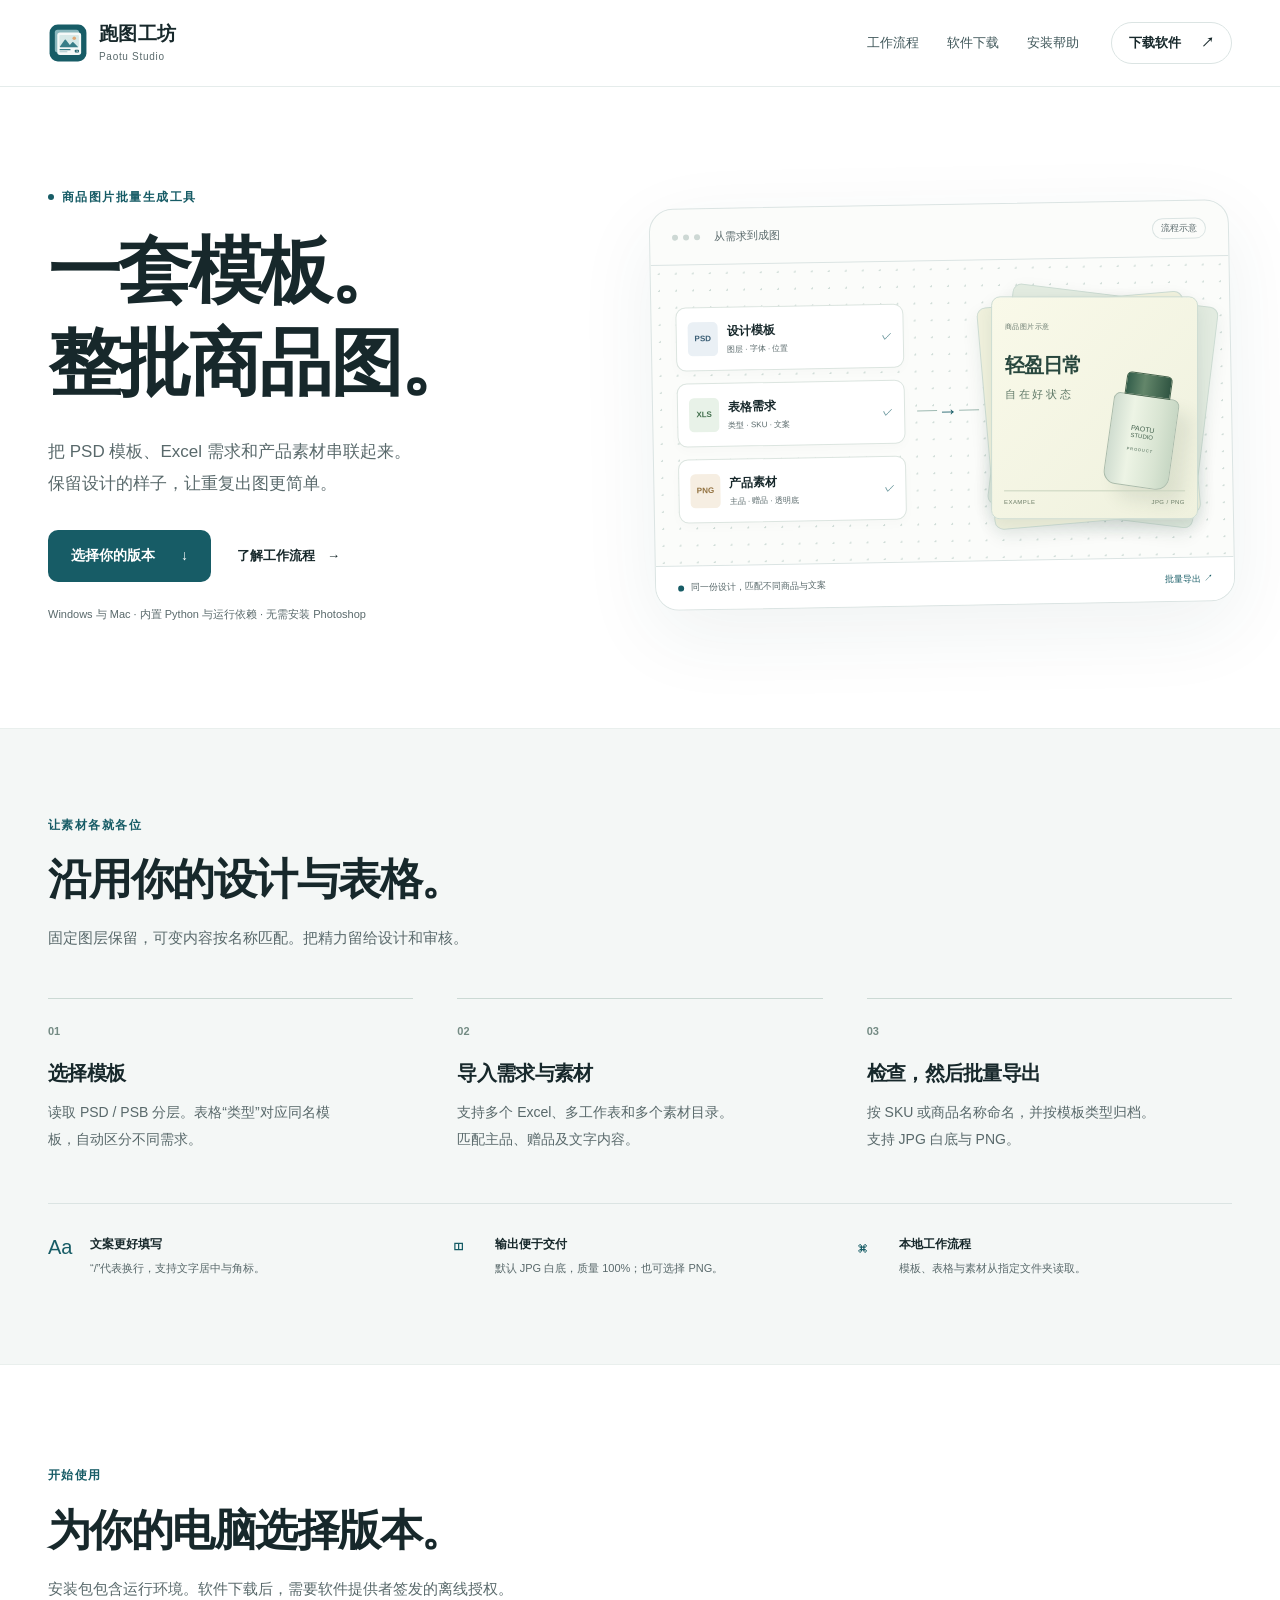
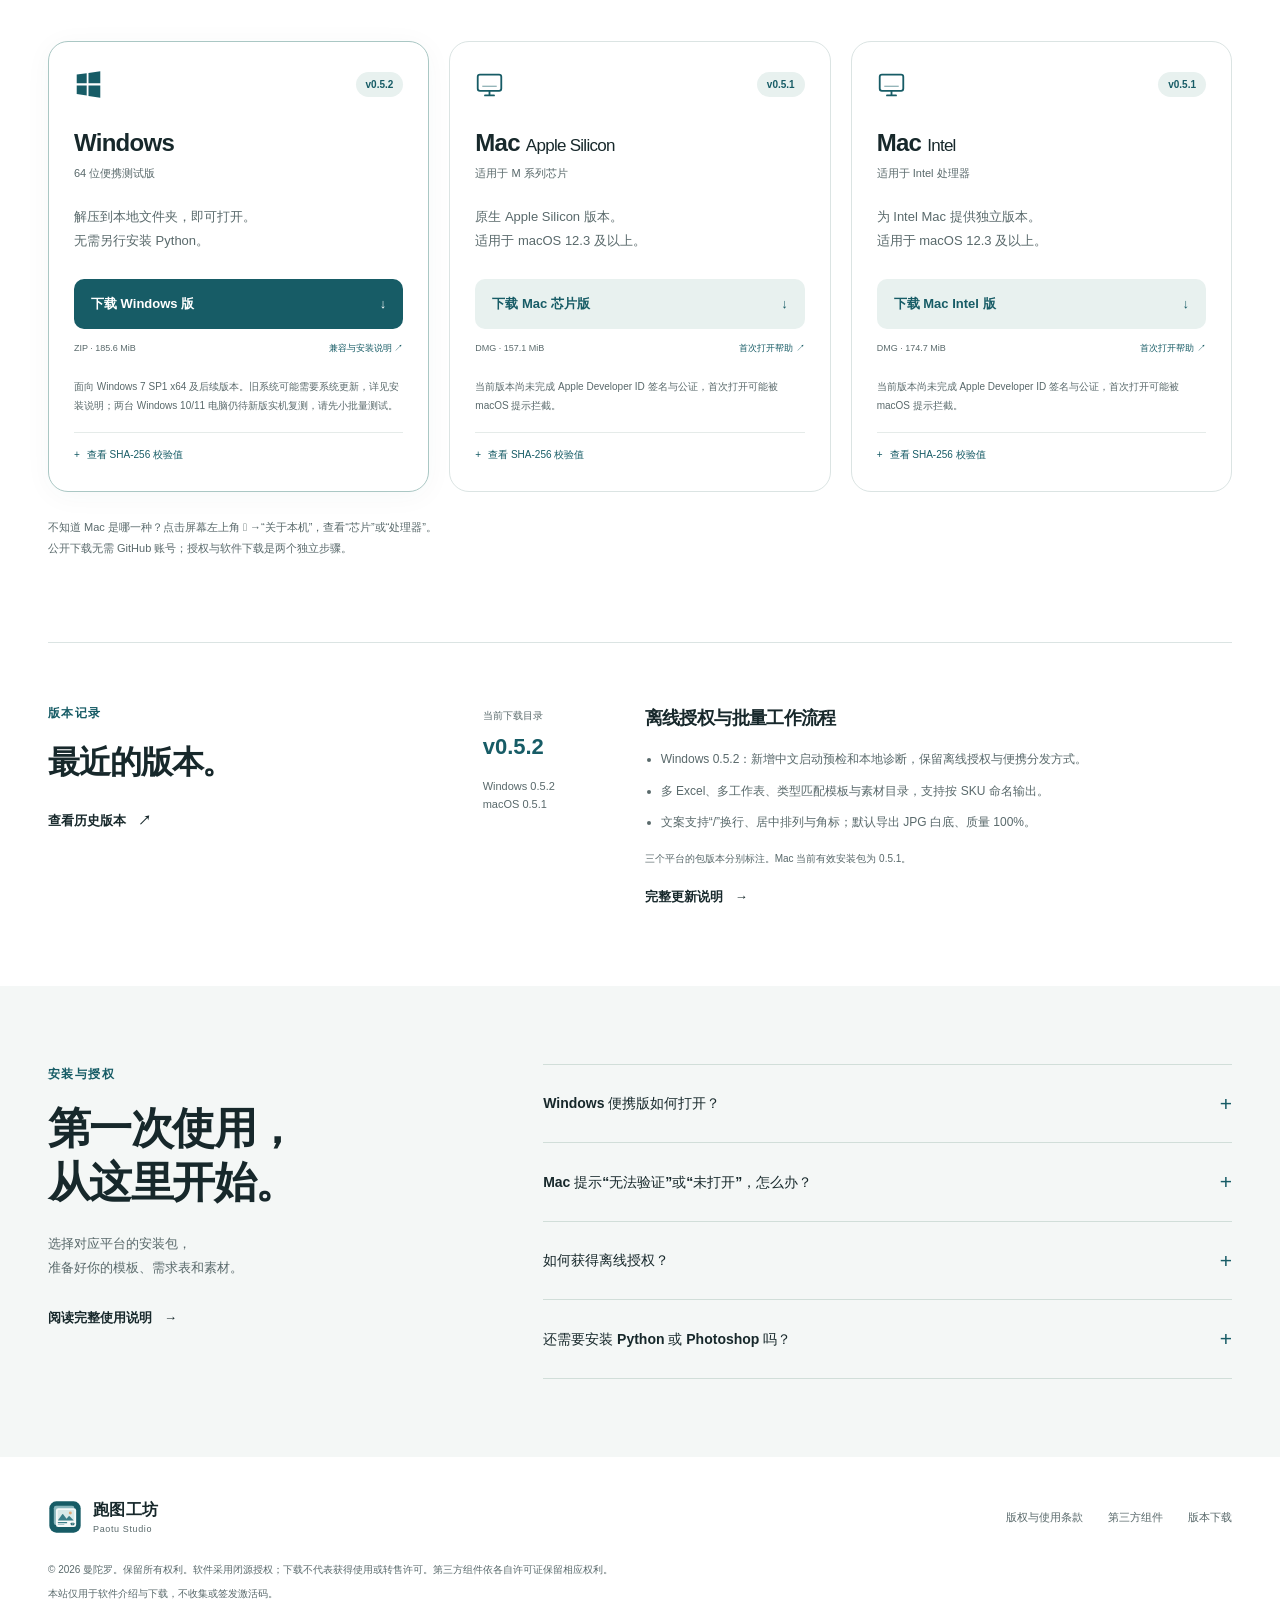
==== index.html @ bf4337fe "建立跑图工坊公开下载页与安装说明，记录各平台实际发行版本" ====
<!doctype html>
<html lang="zh-CN">
<head>
  <meta charset="UTF-8">
  <meta name="viewport" content="width=device-width, initial-scale=1">
  <meta name="description" content="跑图工坊 Paotu Studio，读取 PSD/PSB 模板、Excel 需求与本地素材，批量生成商品图片。下载 Windows 与 Mac 授权版。">
  <meta name="theme-color" content="#175c66">
  <title>跑图工坊 · Paotu Studio 官方下载</title>
  <link rel="icon" type="image/svg+xml" href="assets/logo.svg">
  <link rel="stylesheet" href="styles.css">
  <script src="app.js" defer></script>
</head>
<body>
  <a class="skip-link" href="#main">跳转到主要内容</a>
  <div class="preview-banner" id="preview-banner" hidden>本地发布预览 · 安装包下载入口待确认发布后上线。</div>
  <header class="site-header">
    <div class="container header-inner">
      <a class="brand" href="#" aria-label="跑图工坊首页">
        <img src="assets/logo.svg" width="40" height="40" alt="">
        <span>跑图工坊 <small>Paotu Studio</small></span>
      </a>
      <nav aria-label="主导航">
        <a href="#workflow">工作流程</a><a href="#downloads">软件下载</a><a href="#help">安装帮助</a>
      </nav>
      <a class="header-download" href="#downloads">下载软件 <span aria-hidden="true">↗</span></a>
    </div>
  </header>
  <main id="main">
    <section class="hero container" aria-labelledby="hero-title">
      <div class="hero-copy">
        <p class="eyebrow"><span class="status-dot" aria-hidden="true"></span> 商品图片批量生成工具</p>
        <h1 id="hero-title">一套模板。<br>整批商品图。</h1>
        <p class="hero-description">把 PSD 模板、Excel 需求和产品素材串联起来。<br class="desktop-break">保留设计的样子，让重复出图更简单。</p>
        <div class="hero-actions"><a class="button primary" href="#downloads">选择你的版本 <span aria-hidden="true">↓</span></a><a class="text-link" href="#workflow">了解工作流程 <span aria-hidden="true">→</span></a></div>
        <p class="hero-footnote">Windows 与 Mac · 内置 Python 与运行依赖 · 无需安装 Photoshop</p>
      </div>
      <div class="workflow-visual" role="img" aria-label="工作流程示意：模板、表格和素材合成多张商品图片。并非软件界面截图。">
        <div class="visual-top"><span class="visual-dots" aria-hidden="true"><i></i><i></i><i></i></span><span>从需求到成图</span><span class="visual-badge">流程示意</span></div>
        <div class="visual-board" aria-hidden="true">
          <div class="source-stack">
            <div class="source-card template-source"><span class="source-icon">PSD</span><div><strong>设计模板</strong><small>图层 · 字体 · 位置</small></div><span class="source-check">✓</span></div>
            <div class="source-card sheet-source"><span class="source-icon">XLS</span><div><strong>表格需求</strong><small>类型 · SKU · 文案</small></div><span class="source-check">✓</span></div>
            <div class="source-card asset-source"><span class="source-icon">PNG</span><div><strong>产品素材</strong><small>主品 · 赠品 · 透明底</small></div><span class="source-check">✓</span></div>
          </div>
          <div class="flow-connector"><span></span><b>→</b><span></span></div>
          <div class="output-stack">
            <div class="product-output output-back"></div><div class="product-output output-middle"></div>
            <div class="product-output output-front"><span class="example-label">商品图片示意</span><div class="sample-heading"><span>轻盈日常</span><small>自在好状态</small></div><div class="product-bottle"><i></i><div><span>PAOTU</span><b>STUDIO</b><small>PRODUCT</small></div></div><div class="sample-bottom"><span>EXAMPLE</span><span>JPG / PNG</span></div></div>
          </div>
        </div>
        <div class="visual-bottom"><span class="status-dot" aria-hidden="true"></span> 同一份设计，匹配不同商品与文案 <span>批量导出 ↗</span></div>
      </div>
    </section>

    <section class="workflow-section" id="workflow" aria-labelledby="workflow-title">
      <div class="container">
        <div class="section-heading"><p class="eyebrow">让素材各就各位</p><h2 id="workflow-title">沿用你的设计与表格。</h2><p>固定图层保留，可变内容按名称匹配。把精力留给设计和审核。</p></div>
        <ol class="steps">
          <li><span class="step-number">01</span><h3>选择模板</h3><p>读取 PSD / PSB 分层。表格“类型”对应同名模板，自动区分不同需求。</p></li>
          <li><span class="step-number">02</span><h3>导入需求与素材</h3><p>支持多个 Excel、多工作表和多个素材目录。匹配主品、赠品及文字内容。</p></li>
          <li><span class="step-number">03</span><h3>检查，然后批量导出</h3><p>按 SKU 或商品名称命名，并按模板类型归档。支持 JPG 白底与 PNG。</p></li>
        </ol>
        <div class="detail-strip">
          <div><span class="detail-symbol" aria-hidden="true">Aa</span><p><strong>文案更好填写</strong><span>“/”代表换行，支持文字居中与角标。</span></p></div>
          <div><span class="detail-symbol" aria-hidden="true">◫</span><p><strong>输出便于交付</strong><span>默认 JPG 白底，质量 100%；也可选择 PNG。</span></p></div>
          <div><span class="detail-symbol" aria-hidden="true">⌘</span><p><strong>本地工作流程</strong><span>模板、表格与素材从指定文件夹读取。</span></p></div>
        </div>
      </div>
    </section>

    <section class="download-section container" id="downloads" aria-labelledby="download-title">
      <div class="section-heading"><p class="eyebrow">开始使用</p><h2 id="download-title">为你的电脑选择版本。</h2><p>安装包包含运行环境。软件下载后，需要软件提供者签发的离线授权。</p></div>
      <div class="download-grid">
        <article class="download-card featured" data-platform="windows">
          <div class="platform-heading"><svg viewBox="0 0 32 32" aria-hidden="true"><path d="M3 5l11-1.5v11H3zm13-1.8L29 1.5v13H16zM3 17h11v11L3 26.5zm13 0h13v13.5L16 28.8z" fill="currentColor"/></svg><span class="version-chip">v<span data-version>0.5.2</span></span></div>
          <h3>Windows</h3><p class="platform-subtitle">64 位便携测试版</p><p class="platform-description">解压到本地文件夹，即可打开。<br>无需另行安装 Python。</p>
          <a class="button primary download-button" data-download href="https://github.com/zhangyj19841123-star/paotu-studio-downloads/releases/latest/download/PaotuStudio-windows-x64.zip">下载 Windows 版 <span aria-hidden="true">↓</span></a>
          <div class="file-meta"><span>ZIP · <span data-size>185.6 MiB</span></span><a href="#windows-help">兼容与安装说明 ↗</a></div>
          <p class="compatibility-note">面向 Windows 7 SP1 x64 及后续版本。旧系统可能需要系统更新，详见安装说明；两台 Windows 10/11 电脑仍待新版实机复测，请先小批量测试。</p>
          <details class="checksum"><summary>查看 SHA-256 校验值</summary><code data-sha>df891c04836af4e332aea8cdbcebb123fb2d91fcabb1414441e93e9d92ac3b13</code></details>
        </article>
        <article class="download-card" data-platform="macos_arm64">
          <div class="platform-heading"><svg viewBox="0 0 32 32" aria-hidden="true"><rect x="3" y="5" width="26" height="18" rx="2.5" fill="none" stroke="currentColor" stroke-width="2"/><path d="M11 28h10M16 23v5" stroke="currentColor" stroke-width="2" stroke-linecap="round"/><path d="M8 18h16" stroke="currentColor" stroke-width="1.5" opacity=".45"/></svg><span class="version-chip">v<span data-version>0.5.1</span></span></div>
          <h3>Mac <span>Apple Silicon</span></h3><p class="platform-subtitle">适用于 M 系列芯片</p><p class="platform-description">原生 Apple Silicon 版本。<br>适用于 macOS 12.3 及以上。</p>
          <a class="button secondary download-button" data-download href="https://github.com/zhangyj19841123-star/paotu-studio-downloads/releases/latest/download/PaotuStudio-macos-arm64.dmg">下载 Mac 芯片版 <span aria-hidden="true">↓</span></a>
          <div class="file-meta"><span>DMG · <span data-size>157.1 MiB</span></span><a href="#mac-help">首次打开帮助 ↗</a></div>
          <p class="compatibility-note">当前版本尚未完成 Apple Developer ID 签名与公证，首次打开可能被 macOS 提示拦截。</p>
          <details class="checksum"><summary>查看 SHA-256 校验值</summary><code data-sha>98dab13b4ad98ccdfccb93076f0632f577aafa2bddb7ece711cf742774a938e1</code></details>
        </article>
        <article class="download-card" data-platform="macos_x86_64">
          <div class="platform-heading"><svg viewBox="0 0 32 32" aria-hidden="true"><rect x="3" y="5" width="26" height="18" rx="2.5" fill="none" stroke="currentColor" stroke-width="2"/><path d="M11 28h10M16 23v5" stroke="currentColor" stroke-width="2" stroke-linecap="round"/><path d="M8 18h16" stroke="currentColor" stroke-width="1.5" opacity=".45"/></svg><span class="version-chip">v<span data-version>0.5.1</span></span></div>
          <h3>Mac <span>Intel</span></h3><p class="platform-subtitle">适用于 Intel 处理器</p><p class="platform-description">为 Intel Mac 提供独立版本。<br>适用于 macOS 12.3 及以上。</p>
          <a class="button secondary download-button" data-download href="https://github.com/zhangyj19841123-star/paotu-studio-downloads/releases/latest/download/PaotuStudio-macos-x86_64.dmg">下载 Mac Intel 版 <span aria-hidden="true">↓</span></a>
          <div class="file-meta"><span>DMG · <span data-size>174.7 MiB</span></span><a href="#mac-help">首次打开帮助 ↗</a></div>
          <p class="compatibility-note">当前版本尚未完成 Apple Developer ID 签名与公证，首次打开可能被 macOS 提示拦截。</p>
          <details class="checksum"><summary>查看 SHA-256 校验值</summary><code data-sha>814317f81bc9205e07f8c908c1bc382d50ba368b487cdbfbcc2468a6f89ee51b</code></details>
        </article>
      </div>
      <p class="download-note">不知道 Mac 是哪一种？点击屏幕左上角  →“关于本机”，查看“芯片”或“处理器”。<br>公开下载无需 GitHub 账号；授权与软件下载是两个独立步骤。</p>
    </section>

    <section class="release-section container" aria-labelledby="release-title">
      <div class="release-heading"><p class="eyebrow">版本记录</p><h2 id="release-title">最近的版本。</h2><a class="text-link" href="https://github.com/zhangyj19841123-star/paotu-studio-downloads/releases">查看历史版本 <span aria-hidden="true">↗</span></a></div>
      <div class="release-content"><div class="release-tag">当前下载目录 <strong>v0.5.2</strong><span>Windows 0.5.2<br>macOS 0.5.1</span></div><div><h3>离线授权与批量工作流程</h3><ul><li>Windows 0.5.2：新增中文启动预检和本地诊断，保留离线授权与便携分发方式。</li><li>多 Excel、多工作表、类型匹配模板与素材目录，支持按 SKU 命名输出。</li><li>文案支持“/”换行、居中排列与角标；默认导出 JPG 白底、质量 100%。</li></ul><p class="release-clarification">三个平台的包版本分别标注。Mac 当前有效安装包为 0.5.1。</p><a class="text-link" href="CHANGELOG.html">完整更新说明 <span aria-hidden="true">→</span></a></div></div>
    </section>

    <section class="help-section" id="help" aria-labelledby="help-title"><div class="container help-layout"><div class="help-intro"><p class="eyebrow">安装与授权</p><h2 id="help-title">第一次使用，<br>从这里开始。</h2><p>选择对应平台的安装包，<br>准备好你的模板、需求表和素材。</p><a class="text-link" href="INSTALL.html">阅读完整使用说明 <span aria-hidden="true">→</span></a></div><div class="help-questions">
      <details id="windows-help"><summary>Windows 便携版如何打开？<span aria-hidden="true">+</span></summary><div><p>下载 ZIP 后先完整解压，再双击根目录的“跑图工坊.exe”。请保留整个文件夹，不要只复制 EXE，也不要直接在压缩包内运行。如仍有运行库错误，请用旁边的“运行环境诊断.exe”生成说明，私下发给软件提供者；无需自行安装 Python。</p><p>目标系统为 Windows 7 SP1 x64 及后续 64 位版本。Windows 7 需要支持 AddDllDirectory 的系统更新（KB2533623 或后续替代更新）；不包含 32 位版本。当前程序未完成 Windows 数字签名，系统可能显示发布者提示。请核对下载来源与校验值后再决定是否运行。各系统仍需实际测试。</p></div></details>
      <details id="mac-help"><summary>Mac 提示“无法验证”或“未打开”，怎么办？<span aria-hidden="true">+</span></summary><div><p>打开 DMG，将“跑图工坊”拖到“应用程序”，再从“应用程序”打开。首次使用可能遇到 Apple 无法验证的提示，这是当前版本尚未完成 Developer ID 签名和公证所致。</p><p>确认来自本下载页后，前往“系统设置 → 隐私与安全性”，在该应用的拦截提示旁选择“仍要打开”，再确认打开。较旧系统的名称可能为“系统偏好设置 → 安全性与隐私”。按钮通常在尝试打开后显示，受管理的电脑可能需要管理员处理。仅允许该应用，不要关闭系统的全局安全保护。</p></div></details>
      <details><summary>如何获得离线授权？<span aria-hidden="true">+</span></summary><div><p>打开软件的授权窗口，复制本机申请码，发给软件提供者。收到对应激活码后粘贴，点击“激活 / 续期”。也可按窗口说明使用申请文件和授权文件。</p><p>授权与当前电脑及安装状态绑定，并有有效期。激活码与申请码不同；换机或到期时请联系软件提供者。本站不生成授权码，也不提供授权管理。</p></div></details>
      <details><summary>还需要安装 Python 或 Photoshop 吗？<span aria-hidden="true">+</span></summary><div><p>不需要。下载包已包含 Python 与运行依赖，软件直接读取 PSD / PSB。将需求表、模板与产品素材准备在本地或已连接的素材硬盘中，再在软件中选择对应路径。</p><p>文字样式来自模板。若目标电脑缺少模板使用的字体，可能需要安装你有合法使用权的对应字体，并检查实际出图效果。</p></div></details>
    </div></div></section>
  </main>
  <footer class="site-footer container"><div class="footer-main"><a class="brand" href="#"><img src="assets/logo.svg" width="34" height="34" alt=""><span>跑图工坊 <small>Paotu Studio</small></span></a><div><a href="TERMS.html">版权与使用条款</a><a href="THIRD_PARTY.html">第三方组件</a><a href="https://github.com/zhangyj19841123-star/paotu-studio-downloads/releases">版本下载</a></div></div><p>© 2026 曼陀罗。保留所有权利。软件采用闭源授权；下载不代表获得使用或转售许可。第三方组件依各自许可证保留相应权利。</p><p>本站仅用于软件介绍与下载，不收集或签发激活码。</p></footer>
</body>
</html>
---- styles.css ----
:root{color-scheme:light;--brand:#175c66;--brand-dark:#10464f;--ink:#17282b;--muted:#59696b;--line:#dbe4e3;--surface:#f4f7f6;--white:#fff;--soft:#e8f1ef;--radius:20px;--shadow:0 24px 80px rgba(24,66,67,.07)}
*{box-sizing:border-box}html{scroll-behavior:smooth;scroll-padding-top:104px}body{margin:0;font-family:-apple-system,BlinkMacSystemFont,"Segoe UI","PingFang SC","Hiragino Sans GB","Microsoft YaHei",sans-serif;color:var(--ink);background:var(--white);font-size:15px;line-height:1.7;-webkit-font-smoothing:antialiased}a{color:inherit;text-decoration:none}button,a,summary{-webkit-tap-highlight-color:transparent}a:focus-visible,summary:focus-visible{outline:3px solid #bd741f;outline-offset:5px;border-radius:4px}img,svg{display:block}button,input{font:inherit}h1,h2,h3,p{margin:0}h1,h2,h3{line-height:1.25;letter-spacing:-.035em}h1{font-size:clamp(48px,5.7vw,78px);font-weight:650}h2{font-size:clamp(29px,3.4vw,43px);font-weight:600}h3{font-weight:600}.container{width:min(1184px,calc(100% - 80px));margin-inline:auto}.skip-link{position:fixed;top:-70px;left:16px;z-index:99;padding:12px 20px;background:var(--brand);color:#fff}.skip-link:focus{top:12px}.preview-banner{background:#fff3d8;color:#694700;text-align:center;padding:9px 16px;font-size:13px}.preview-banner[hidden]{display:none}.site-header{background:rgba(255,255,255,.94);border-bottom:1px solid rgba(219,228,227,.7);position:sticky;top:0;z-index:10;backdrop-filter:blur(16px)}.header-inner{min-height:86px;display:flex;align-items:center;gap:32px}.brand{display:inline-flex;align-items:center;gap:11px;white-space:nowrap}.brand>span{font-size:19px;line-height:1.2;font-weight:650;letter-spacing:.02em}.brand small{display:block;font-size:10px;letter-spacing:.07em;font-weight:500;color:var(--muted);margin-top:5px}.header-inner nav{display:flex;gap:28px;margin-left:auto;font-size:13px;font-weight:500;color:#41585b}.header-inner nav a:hover,.text-link:hover,.file-meta a:hover,.footer-main a:hover{color:var(--brand);text-decoration:underline;text-underline-offset:5px}.header-download{font-size:13px;font-weight:600;border:1px solid var(--line);border-radius:999px;padding:9px 17px;display:flex;gap:20px;align-items:center}.header-download:hover{background:var(--soft);border-color:#afc7c7}.hero{display:grid;grid-template-columns:1fr 1.06fr;align-items:center;gap:56px;padding-block:100px 104px}.eyebrow{color:var(--brand);font-size:12px;letter-spacing:.12em;font-weight:650;margin-bottom:18px}.hero .eyebrow{display:flex;align-items:center;gap:8px}.status-dot{width:6px;height:6px;display:inline-block;background:var(--brand);border-radius:50%;flex-shrink:0}.hero-description{font-size:17px;line-height:1.9;margin-top:28px;color:var(--muted)}.hero-actions{display:flex;align-items:center;gap:26px;margin-top:30px}.button{display:inline-flex;align-items:center;justify-content:center;gap:26px;border-radius:10px;padding:14px 23px;font-size:14px;font-weight:600;min-height:50px;transition:background .15s,transform .15s}.button:hover{transform:translateY(-1px)}.primary{background:var(--brand);color:#fff}.primary:hover{background:var(--brand-dark)}.secondary{background:var(--soft);color:var(--brand)}.secondary:hover{background:#dce9e6}.text-link{font-size:13px;font-weight:600;display:inline-flex;gap:12px;align-items:center}.hero-footnote{font-size:11px;color:var(--muted);margin-top:23px}.workflow-visual{background:#fbfcfa;border-radius:24px;border:1px solid var(--line);box-shadow:var(--shadow);overflow:hidden;transform:rotate(-1deg)}.visual-top{height:56px;border-bottom:1px solid var(--line);display:flex;align-items:center;gap:14px;padding:0 22px;color:var(--muted);font-size:11px}.visual-dots{display:flex;gap:5px}.visual-dots i{width:6px;height:6px;background:#cdd8d4;border-radius:50%}.visual-badge{margin-left:auto;border:1px solid var(--line);border-radius:99px;padding:2px 8px;font-size:9px}.visual-board{position:relative;display:flex;align-items:center;gap:12px;min-height:285px;padding:30px 24px;background-image:radial-gradient(#cfdcd7 1px,transparent 1px);background-size:17px 17px}.source-stack{width:43%;z-index:1}.source-card{background:#fff;border:1px solid #dce5e0;box-shadow:0 4px 12px #203d3a05;display:flex;align-items:center;gap:9px;padding:13px 11px;border-radius:10px;margin:12px 0}.source-card strong{font-size:12px;font-weight:600;display:block}.source-card small{font-size:8px;color:var(--muted);white-space:nowrap;display:block;margin-top:2px}.source-icon{font-size:8px;font-weight:700;width:30px;height:34px;border-radius:5px;background:#eaf0f5;color:#395d74;display:flex;align-items:center;justify-content:center;flex-shrink:0}.sheet-source .source-icon{background:#e8f2e8;color:#426f4d}.asset-source .source-icon{background:#f6eee2;color:#91703e}.source-check{color:var(--brand);font-size:10px;margin-left:auto}.flow-connector{display:flex;align-items:center;flex:1;color:var(--brand)}.flow-connector span{height:1px;width:100%;background:#9fbab2}.flow-connector b{font-size:20px;font-weight:400;margin:0 1px}.output-stack{height:223px;width:39%;position:relative;margin-right:10px}.product-output{position:absolute;width:100%;height:100%;border-radius:9px;border:1px solid #cddcd3;box-shadow:0 7px 18px #1a413415}.output-back{background:#e2ebe0;transform:rotate(8deg) translate(8px,-3px)}.output-middle{background:#f0f1dd;transform:rotate(-4deg) translate(-6px,2px)}.output-front{background:linear-gradient(135deg,#f9f9e9,#eff1de);padding:14px 13px;transform:rotate(1deg);overflow:hidden}.example-label{font-size:7px;letter-spacing:.06em;color:#63756a}.sample-heading{margin-top:11px;position:relative;z-index:2}.sample-heading>span{display:block;font-size:20px;font-weight:650;letter-spacing:-.05em;color:#28473e;white-space:nowrap}.sample-heading>small{display:block;font-size:11px;letter-spacing:.24em;margin-top:3px;color:#617a69}.product-bottle{position:absolute;right:23px;bottom:31px;width:66px;height:92px;border-radius:7px 7px 13px 13px;background:linear-gradient(90deg,#d0ddd0,#edf4e5 32%,#d8e4d2 75%,#c7d7c4);border:1px solid #abbcac;box-shadow:14px 13px 18px #27402d1a;transform:rotate(8deg)}.product-bottle>i{position:absolute;height:23px;background:linear-gradient(90deg,#335e4b,#63866a 40%,#305542);left:9px;right:9px;top:-23px;border-radius:5px 5px 0 0;border:1px solid #45634c}.product-bottle>div{font-size:7px;text-align:center;padding:28px 0;color:#43614d;line-height:1.3}.product-bottle b,.product-bottle small{display:block;font-size:6px;font-weight:500}.product-bottle small{font-size:4px;margin-top:6px;letter-spacing:1px}.sample-bottom{position:absolute;bottom:11px;left:12px;right:12px;border-top:1px solid #c9d3be;padding-top:6px;display:flex;justify-content:space-between;font-size:6px;color:#6c7d67;letter-spacing:.07em}.visual-bottom{padding:14px 22px;border-top:1px solid var(--line);display:flex;align-items:center;gap:7px;font-size:9px;color:var(--muted);background:#fff}.visual-bottom>span:last-child{margin-left:auto;color:var(--brand);white-space:nowrap}.workflow-section{padding-block:86px;background:var(--surface);border-top:1px solid #e9efed;border-bottom:1px solid #e9efed}.section-heading{max-width:680px}.section-heading>p:last-child{font-size:15px;color:var(--muted);margin-top:18px}.steps{display:grid;grid-template-columns:repeat(3,1fr);gap:44px;padding:0;margin:48px 0 0;list-style:none;counter-reset:steps}.steps li{border-top:1px solid #cbd9d4;padding-top:18px}.step-number{color:#748b84;font-size:11px;font-weight:600}.steps h3{font-size:20px;margin-top:18px}.steps p{font-size:14px;line-height:1.9;color:var(--muted);margin-top:13px;max-width:290px}.detail-strip{margin-top:51px;padding-top:30px;border-top:1px solid var(--line);display:grid;grid-template-columns:repeat(3,1fr);gap:30px}.detail-strip>div{display:flex;gap:14px;align-items:flex-start}.detail-symbol{font-size:20px;color:var(--brand);min-width:28px;line-height:1.3}.detail-strip strong{display:block;font-size:12px;font-weight:600}.detail-strip p>span{display:block;color:var(--muted);font-size:11px;margin-top:4px;line-height:1.8}.download-section{padding-block:100px 83px}.download-grid{display:grid;grid-template-columns:repeat(3,1fr);gap:20px;margin-top:40px;align-items:stretch}.download-card{border:1px solid var(--line);border-radius:var(--radius);padding:28px 25px;background:#fff;display:flex;flex-direction:column}.download-card.featured{border-color:#aac7c4;box-shadow:0 4px 28px rgba(24,66,67,.04)}.platform-heading{display:flex;align-items:center;justify-content:space-between;margin-bottom:29px}.platform-heading svg{width:29px;height:29px;color:var(--brand)}.version-chip{font-size:10px;color:var(--brand);background:var(--soft);border-radius:99px;padding:4px 10px;font-weight:600}.download-card h3{font-size:24px;letter-spacing:-.03em}.download-card h3>span{font-size:17px;font-weight:500}.platform-subtitle{font-size:11px;color:var(--muted);margin-top:6px}.platform-description{font-size:13px;color:var(--muted);line-height:1.9;margin-top:22px;margin-bottom:25px}.download-button{width:100%;gap:12px;justify-content:space-between;padding-inline:17px;font-size:13px}.file-meta{display:flex;justify-content:space-between;flex-wrap:wrap;gap:4px;font-size:9px;color:var(--muted);margin-top:12px}.file-meta a{color:var(--brand)}.compatibility-note{font-size:10px;line-height:1.9;color:var(--muted);margin-top:21px;margin-bottom:17px;flex:1}.checksum{border-top:1px solid #e5ebe9;padding-top:13px}.checksum summary{font-size:10px;cursor:pointer;color:var(--brand);list-style:none}.checksum summary::before{content:"+";margin-right:7px}.checksum[open] summary::before{content:"−"}.checksum code{font-family:ui-monospace,SFMono-Regular,Consolas,monospace;overflow-wrap:anywhere;display:block;font-size:9px;line-height:1.8;margin-top:10px;color:var(--muted)}.download-note{margin-top:25px;color:var(--muted);font-size:11px;line-height:1.9}.release-section{border-top:1px solid var(--line);padding-block:60px 77px;display:grid;grid-template-columns:1fr 2fr;gap:60px}.release-heading h2{font-size:32px;margin-bottom:25px}.release-content{display:grid;grid-template-columns:140px 1fr;gap:22px;padding-top:4px}.release-tag{font-size:10px;color:var(--muted);line-height:1.7}.release-tag strong{display:block;font-size:22px;color:var(--brand);font-weight:550;margin-top:4px}.release-tag>span{display:block;margin-top:11px;font-size:11px}.release-content h3{font-size:18px;margin-bottom:18px}.release-content ul{padding-left:16px;margin:0;color:var(--muted);font-size:12px;line-height:1.9}.release-content li+li{margin-top:9px}.release-clarification{margin-block:16px;font-size:10px;color:var(--muted)}.help-section{background:var(--surface);padding-block:78px}.help-layout{display:grid;grid-template-columns:1fr 1.7fr;gap:90px}.help-intro>p:not(.eyebrow){font-size:13px;color:var(--muted);line-height:1.9;margin-top:22px;margin-bottom:23px}.help-questions>details{border-bottom:1px solid #d1ded9;padding-block:22px}.help-questions>details:first-child{border-top:1px solid #d1ded9}.help-questions summary{display:flex;justify-content:space-between;align-items:center;gap:20px;cursor:pointer;font-size:14px;font-weight:550;list-style:none;line-height:1.6}.help-questions summary::-webkit-details-marker,.checksum summary::-webkit-details-marker{display:none}.help-questions summary>span{font-size:21px;color:var(--brand);font-weight:400;transition:transform .15s}.help-questions details[open] summary>span{transform:rotate(45deg)}.help-questions details>div{padding-top:17px;font-size:12px;color:var(--muted);line-height:1.95;padding-right:21px}.help-questions details p+p{margin-top:12px}.site-footer{padding-block:43px 32px}.footer-main{display:flex;align-items:center;justify-content:space-between;margin-bottom:25px}.footer-main .brand>span{font-size:16px}.footer-main .brand small{font-size:9px}.footer-main>div{display:flex;gap:25px;font-size:11px;color:var(--muted)}.site-footer>p{font-size:10px;line-height:1.9;color:var(--muted);margin-top:5px}
@media(min-width:1440px){.hero{padding-block:115px 120px}}
@media(max-width:1100px){.container{width:calc(100% - 56px)}.hero{gap:35px;padding-block:78px 84px}.hero-description{font-size:15px}.hero-actions{gap:18px}.hero-actions .button{padding-inline:17px;gap:15px}.hero-footnote{font-size:10px}.visual-board{padding-inline:17px;gap:8px}.source-card{padding:11px 8px;gap:7px}.source-icon{width:26px;font-size:7px}.source-card strong{font-size:11px}.source-card small{font-size:7px}.sample-heading>span{font-size:17px}.sample-heading>small{font-size:9px}.visual-bottom{padding-inline:17px;font-size:8px}.download-card{padding:24px 21px}.download-card h3{font-size:21px}.download-card h3>span{font-size:15px}.download-button{font-size:12px}.file-meta{font-size:9px}.release-section{gap:36px;grid-template-columns:.85fr 2fr}.release-content{grid-template-columns:120px 1fr;gap:18px}.help-layout{gap:55px}.steps{gap:30px}}
@media(max-width:850px){.header-inner{min-height:76px;gap:20px}.header-inner nav{gap:18px;font-size:12px}.header-download{display:none}.hero{grid-template-columns:1fr;gap:47px;padding-block:58px 65px}.hero-copy{text-align:center}.hero .eyebrow{justify-content:center}h1{font-size:66px}.hero-description{font-size:17px}.hero-actions{justify-content:center;gap:28px}.hero-footnote{font-size:11px}.workflow-visual{width:min(560px,100%);margin:auto;transform:none}.visual-board{padding:30px 25px;min-height:285px}.source-card{padding:13px 11px;gap:9px}.source-icon{width:30px;font-size:8px}.source-card strong{font-size:12px}.source-card small{font-size:8px}.sample-heading>span{font-size:20px}.sample-heading>small{font-size:11px}.visual-bottom{padding:14px 22px;font-size:9px}.workflow-section{padding-block:63px}.steps{gap:25px}.steps h3{font-size:17px}.steps p{font-size:12px}.detail-strip{gap:20px}.detail-strip>div{gap:8px}.detail-symbol{min-width:24px}.detail-strip p>span{font-size:10px}.download-section{padding-block:67px 55px}.download-grid{grid-template-columns:1fr;gap:16px}.download-card{display:grid;grid-template-columns:1fr 1fr;column-gap:30px;padding:25px 28px}.platform-heading{grid-column:1;margin-bottom:20px}.download-card h3,.platform-subtitle,.platform-description{grid-column:1}.platform-description{margin:18px 0 0}.download-button{grid-column:2;grid-row:2/4;align-self:start;font-size:13px}.file-meta{grid-column:2;grid-row:4;align-self:start;font-size:10px;margin-top:10px}.compatibility-note{grid-column:1/3;font-size:11px;margin-block:24px 16px}.checksum{grid-column:1/3}.checksum summary{font-size:11px}.checksum code{font-size:10px}.release-section{grid-template-columns:1fr;gap:32px;padding-block:45px 55px}.release-heading{display:flex;align-items:center;flex-wrap:wrap;column-gap:20px}.release-heading .eyebrow{width:100%;margin-bottom:10px}.release-heading h2{margin:0}.release-heading>.text-link{margin-left:auto}.release-content{grid-template-columns:150px 1fr;gap:25px}.help-section{padding-block:56px}.help-layout{grid-template-columns:1fr;gap:32px}.help-intro h2 br,.help-intro>p br{display:none}.help-intro>p:not(.eyebrow){margin-top:15px;margin-bottom:14px}.help-questions summary{font-size:14px}.help-questions details>div{font-size:13px}}
@media(max-width:540px){.container{width:calc(100% - 40px)}.header-inner{min-height:72px;gap:12px}.brand{gap:8px}.brand img{width:34px;height:34px}.brand>span{font-size:16px}.brand small{font-size:8px}.header-inner nav{gap:16px;margin-left:auto;font-size:11px}.header-inner nav a:first-child{display:none}.hero{padding-block:43px 49px;gap:37px}.hero .eyebrow{font-size:10px;margin-bottom:18px}h1{font-size:51px}.hero-description{font-size:14px;line-height:1.9;margin-top:22px}.desktop-break{display:none}.hero-actions{gap:23px;margin-top:25px}.hero-actions .button{font-size:12px;padding:12px 17px;min-height:46px}.text-link{font-size:11px;gap:8px}.hero-footnote{font-size:9px;margin-top:19px}.workflow-visual{border-radius:17px}.visual-top{height:44px;padding-inline:14px;gap:9px;font-size:9px}.visual-badge{font-size:7px;padding:2px 6px}.visual-board{padding:19px 14px;gap:6px;min-height:225px}.source-stack{width:44%}.source-card{padding:10px 7px;gap:6px;margin:10px 0;border-radius:8px}.source-icon{font-size:6px;width:25px;height:29px}.source-card strong{font-size:9px}.source-card small{font-size:6px;letter-spacing:-.02em}.source-check{font-size:8px}.flow-connector b{font-size:15px}.output-stack{height:180px;margin-right:5px;width:39%}.output-front{padding:9px 9px}.example-label{font-size:6px}.sample-heading{margin-top:9px}.sample-heading>span{font-size:15px}.sample-heading>small{font-size:8px;margin-top:2px;letter-spacing:.2em}.product-bottle{width:51px;height:72px;right:18px;bottom:25px}.product-bottle>i{height:18px;top:-18px;left:7px;right:7px}.product-bottle>div{padding-top:22px;font-size:5px}.product-bottle b{font-size:4px}.product-bottle small{font-size:3px;margin-top:4px}.sample-bottom{font-size:4px;left:9px;right:9px;bottom:8px;padding-top:5px}.visual-bottom{padding:11px 14px;font-size:7px;gap:6px}.visual-bottom .status-dot{width:5px;height:5px}.visual-bottom>span:last-child{display:none}.workflow-section{padding-block:47px}.eyebrow{font-size:10px;margin-bottom:14px}h2{font-size:29px}.section-heading>p:last-child{font-size:13px;line-height:1.9;margin-top:14px}.steps{grid-template-columns:1fr;gap:24px;margin-top:31px}.steps li{display:grid;grid-template-columns:34px 1fr;column-gap:11px;padding-top:18px}.step-number{grid-row:1/3;margin-top:3px}.steps h3{margin:0;font-size:17px}.steps p{grid-column:2;margin-top:8px;max-width:none;font-size:13px}.detail-strip{grid-template-columns:1fr;margin-top:29px;padding-top:25px;gap:21px}.detail-strip>div{gap:13px}.detail-symbol{width:26px}.detail-strip strong{font-size:12px}.detail-strip p>span{font-size:11px;margin-top:2px}.download-section{padding-block:47px 39px}.download-grid{margin-top:28px}.download-card{display:flex;padding:24px;border-radius:16px}.platform-heading{margin-bottom:20px}.platform-heading svg{width:27px;height:27px}.version-chip{font-size:10px}.download-card h3{font-size:24px}.download-card h3>span{font-size:18px}.platform-subtitle{font-size:12px}.platform-description{font-size:13px;margin:19px 0 20px}.file-meta{font-size:10px;margin-top:11px}.compatibility-note{font-size:11px;margin-top:19px}.download-note{font-size:10px;margin-top:21px}.release-section{padding-block:34px 43px;gap:29px}.release-heading h2{font-size:27px}.release-heading>.text-link{font-size:11px}.release-content{grid-template-columns:1fr;gap:22px}.release-tag{display:flex;align-items:center;gap:12px;flex-wrap:wrap}.release-tag strong{font-size:20px;margin:0}.release-tag>span{font-size:10px;margin:0 0 0 auto;line-height:1.6}.release-content h3{font-size:17px;margin-bottom:14px}.release-content ul{font-size:12px}.help-section{padding-block:42px}.help-layout{gap:27px}.help-intro>p:not(.eyebrow){font-size:12px}.help-questions>details{padding-block:20px}.help-questions summary{font-size:13px;gap:18px}.help-questions details>div{font-size:12px;padding-right:0}.site-footer{padding-block:31px 26px}.footer-main{gap:24px;align-items:flex-start;margin-bottom:22px}.footer-main>div{font-size:10px;gap:9px;flex-direction:column;align-items:flex-end}.site-footer>p{font-size:9px}.preview-banner{font-size:11px}}
@media(prefers-reduced-motion:reduce){html{scroll-behavior:auto}*,*::before,*::after{transition:none!important}}
.document-page{max-width:900px;padding-block:48px 64px}.document-page article{margin-top:30px;font-size:16px;line-height:1.9}.document-page h1{font-size:38px;margin-bottom:30px}.document-page h2{font-size:25px;letter-spacing:-.02em;margin-top:38px;margin-bottom:16px}.document-page h3{font-size:20px;margin-top:28px}.document-page p{margin-block:14px}.document-page li+li{margin-top:8px}.document-page article a{color:var(--brand);text-decoration:underline;text-underline-offset:3px;overflow-wrap:anywhere}.document-page code{font-family:ui-monospace,SFMono-Regular,Consolas,monospace;font-size:.9em;overflow-wrap:anywhere}.document-page pre{padding:20px;background:var(--surface);border:1px solid var(--line);border-radius:10px;overflow-x:auto;line-height:1.7}.document-table{overflow-x:auto;border:1px solid var(--line);border-radius:10px;margin-block:22px}.document-table table{border-collapse:collapse;min-width:560px;width:100%;font-size:14px;line-height:1.8}.document-table th,.document-table td{text-align:left;padding:12px 16px;border-bottom:1px solid var(--line);vertical-align:top}.document-table th{background:var(--surface);font-weight:600}.document-table tr:last-child td{border-bottom:0}@media(max-width:540px){.document-page{padding-block:30px 40px}.document-page h1{font-size:29px}.document-page h2{font-size:23px}.document-page article{font-size:15px}.document-page pre{padding:14px;font-size:12px}}
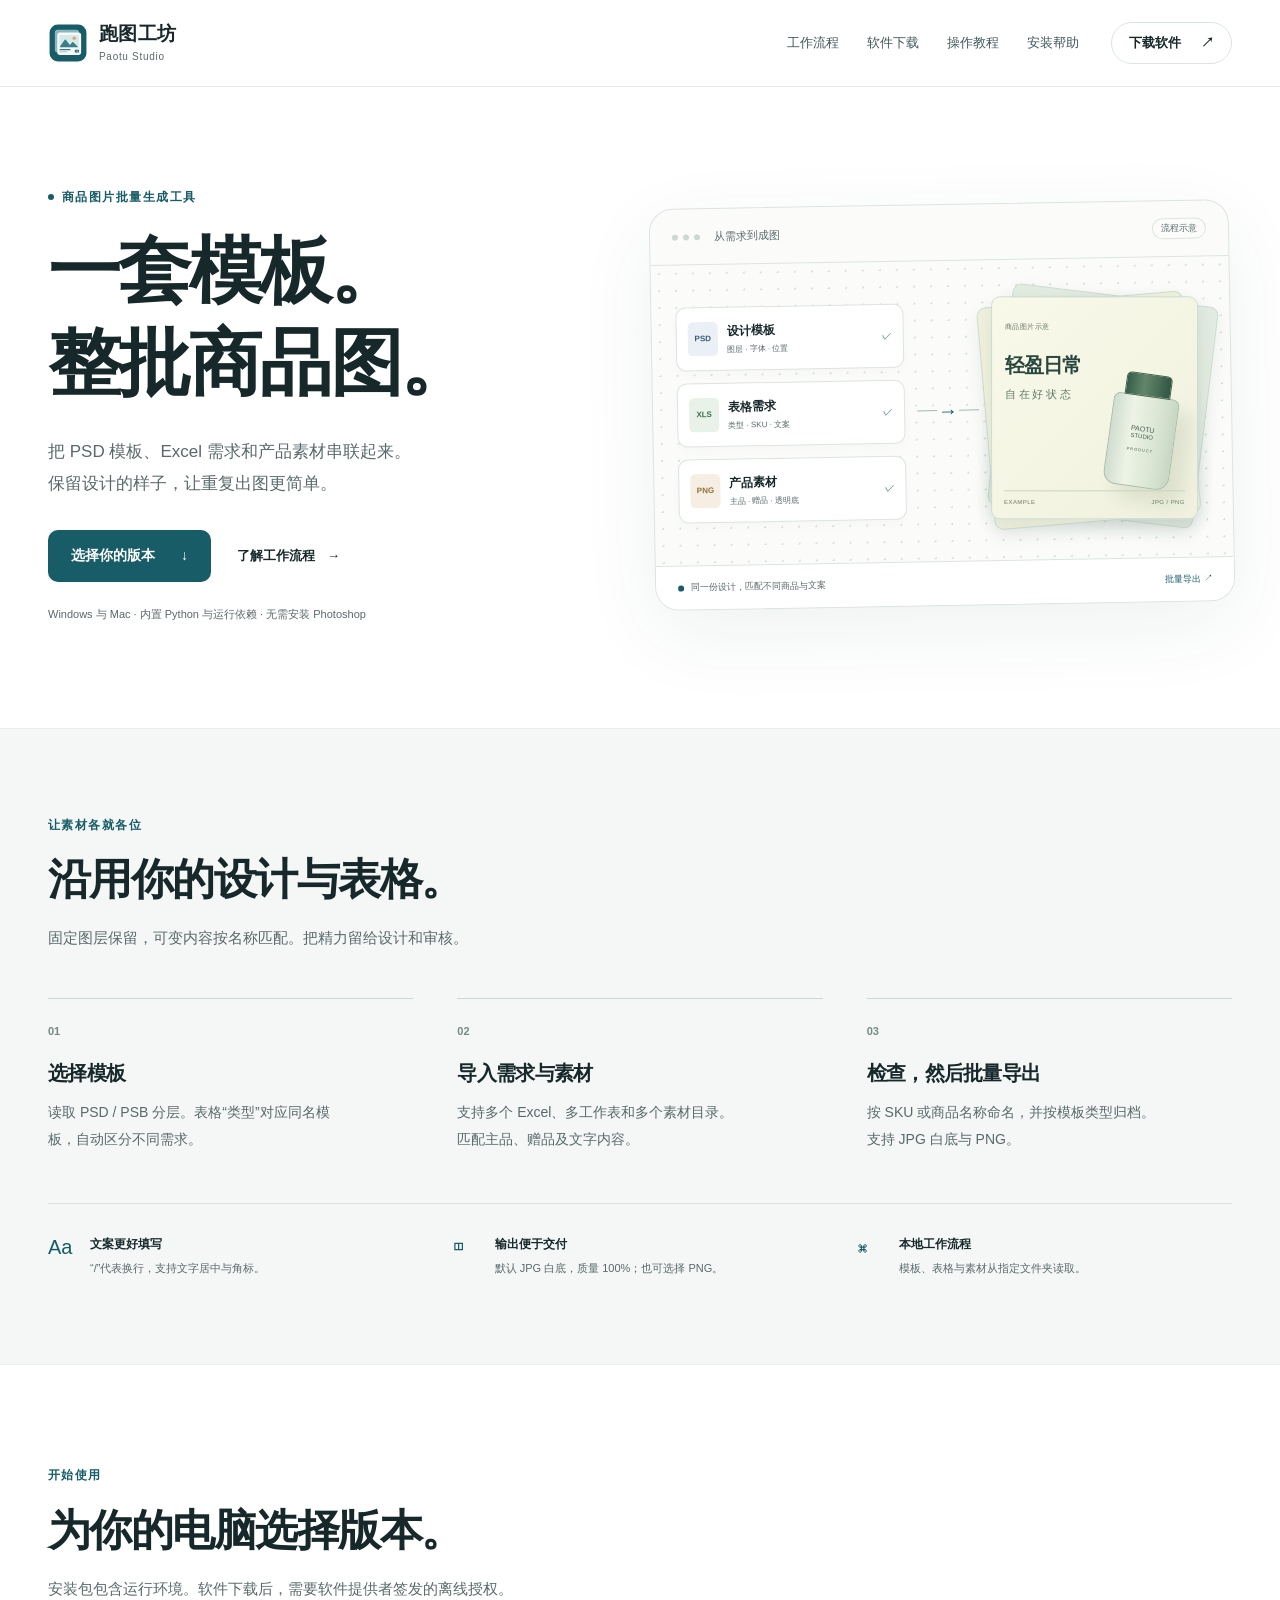
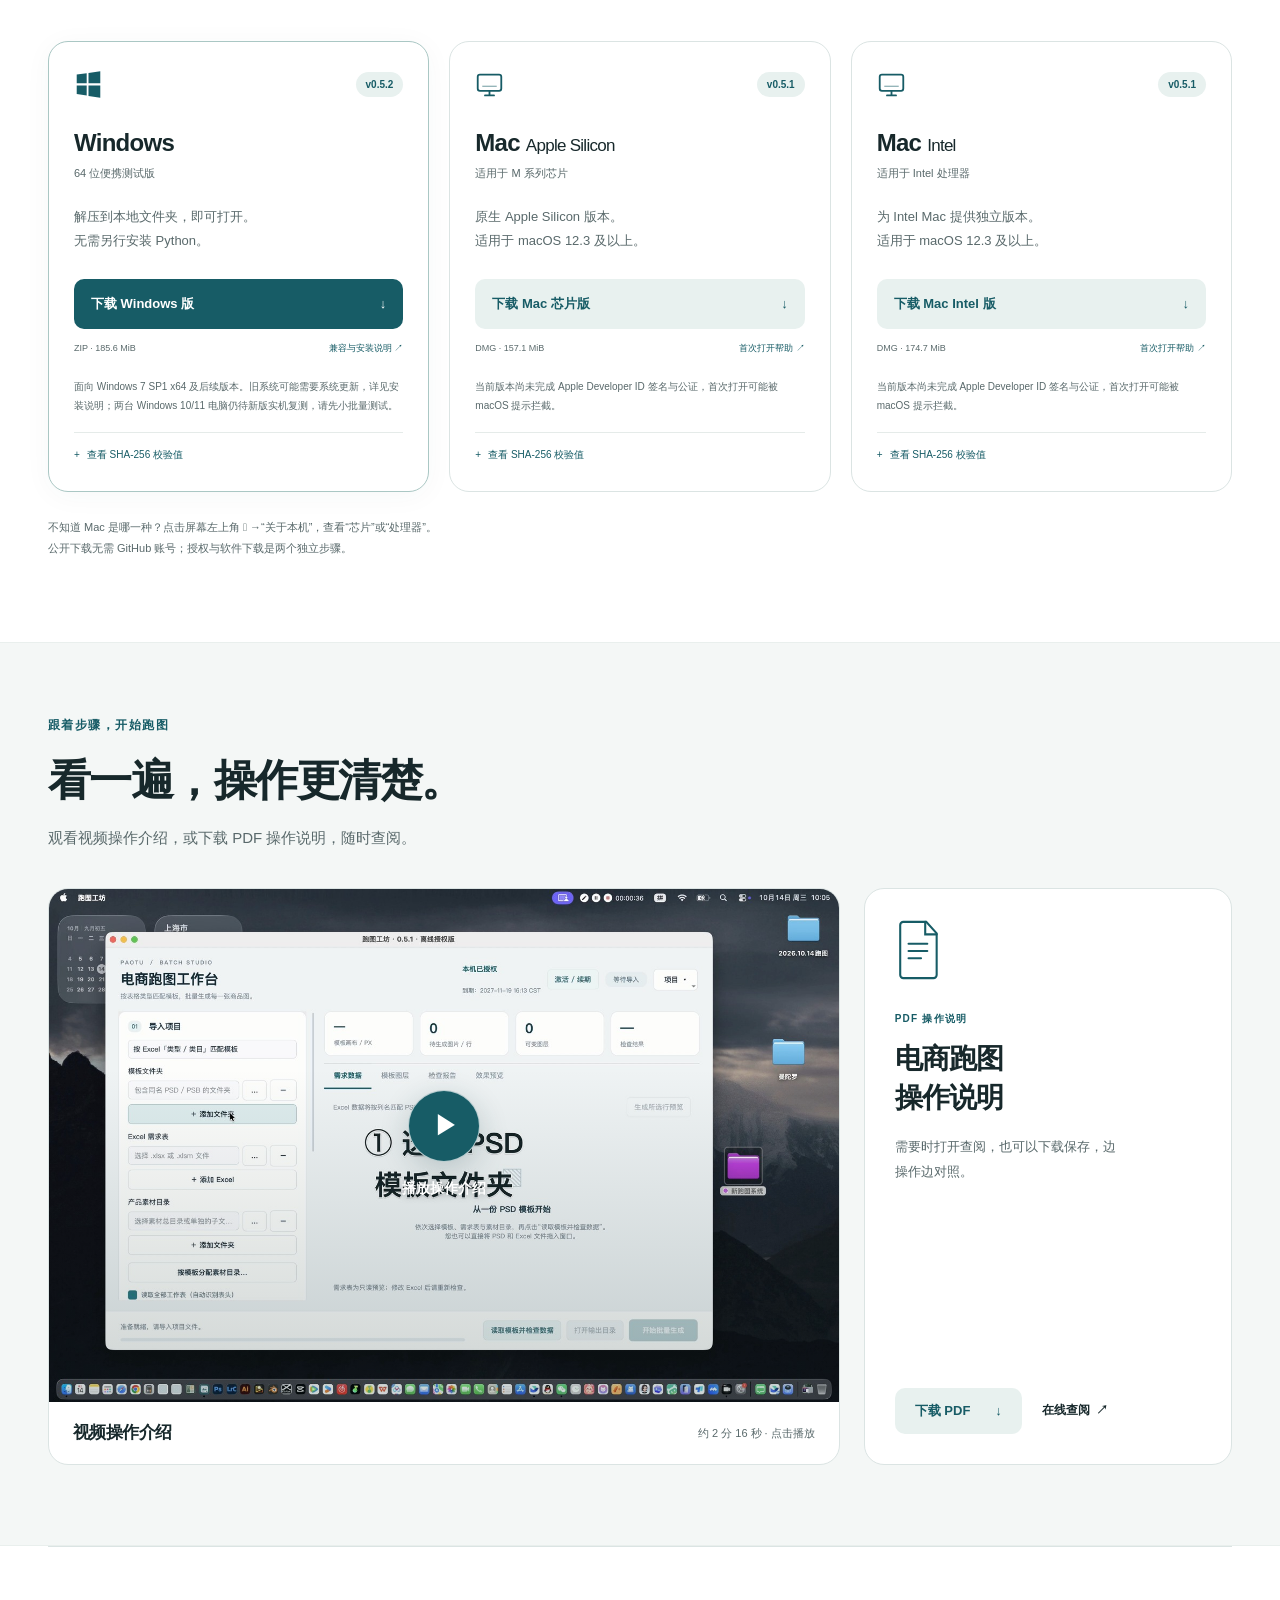
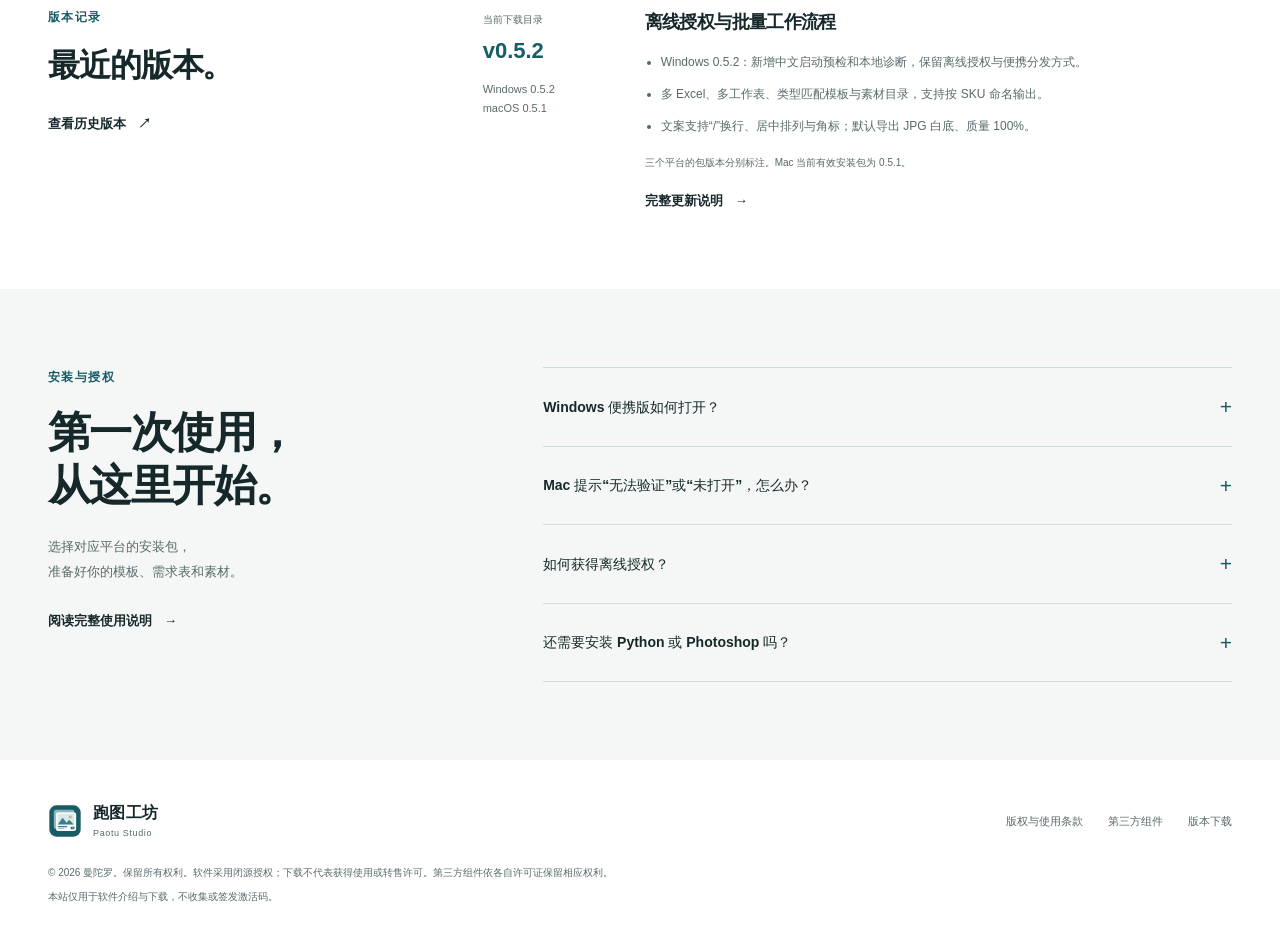
==== commit 3aeba0f1: "增加点击播放操作教程和PDF查阅下载入口" ====
--- a/index.html
+++ b/index.html
@@ -20,7 +20,7 @@
         <span>跑图工坊 <small>Paotu Studio</small></span>
       </a>
       <nav aria-label="主导航">
-        <a href="#workflow">工作流程</a><a href="#downloads">软件下载</a><a href="#help">安装帮助</a>
+        <a href="#workflow">工作流程</a><a href="#downloads">软件下载</a><a href="#tutorial">操作教程</a><a href="#help">安装帮助</a>
       </nav>
       <a class="header-download" href="#downloads">下载软件 <span aria-hidden="true">↗</span></a>
     </div>
@@ -99,6 +99,31 @@
       <p class="download-note">不知道 Mac 是哪一种？点击屏幕左上角  →“关于本机”，查看“芯片”或“处理器”。<br>公开下载无需 GitHub 账号；授权与软件下载是两个独立步骤。</p>
     </section>
 
+    <section class="tutorial-section" id="tutorial" aria-labelledby="tutorial-title">
+      <div class="container">
+        <div class="section-heading"><p class="eyebrow">跟着步骤，开始跑图</p><h2 id="tutorial-title">看一遍，操作更清楚。</h2><p>观看视频操作介绍，或下载 PDF 操作说明，随时查阅。</p></div>
+        <div class="tutorial-grid">
+          <article class="tutorial-video-card" aria-labelledby="tutorial-video-title">
+            <div class="tutorial-media">
+              <button class="tutorial-trigger" id="tutorial-play" type="button" aria-label="播放视频操作介绍">
+                <img src="assets/tutorial-poster.jpg" width="1470" height="956" alt="跑图工坊视频操作介绍封面" loading="lazy">
+                <span class="tutorial-play-label"><span class="tutorial-play-icon" aria-hidden="true">▶</span><span>播放操作介绍</span></span>
+              </button>
+              <video class="tutorial-video" id="tutorial-video" controls playsinline preload="none" poster="assets/tutorial-poster.jpg" width="2940" height="1912" tabindex="0" aria-label="跑图工坊视频操作介绍" data-src="https://github.com/zhangyj19841123-star/paotu-studio-downloads/releases/download/v0.5.2/PaotuStudio-Tutorial-20261015.mp4" hidden></video>
+            </div>
+            <div class="tutorial-video-caption"><h3 id="tutorial-video-title">视频操作介绍</h3><span>约 2 分 16 秒 · 点击播放</span></div>
+            <p class="tutorial-playback-note" id="tutorial-playback-note" role="status" hidden>视频暂时无法加载，请稍后重试，或<a href="https://github.com/zhangyj19841123-star/paotu-studio-downloads/releases/download/v0.5.2/PaotuStudio-Tutorial-20261015.mp4" target="_blank" rel="noopener">在新窗口打开视频</a>。</p>
+            <noscript><p class="tutorial-playback-note"><a href="https://github.com/zhangyj19841123-star/paotu-studio-downloads/releases/download/v0.5.2/PaotuStudio-Tutorial-20261015.mp4">打开视频操作介绍</a></p></noscript>
+          </article>
+          <article class="tutorial-guide-card" aria-labelledby="tutorial-guide-title">
+            <div class="tutorial-document-icon" aria-hidden="true"><svg viewBox="0 0 48 58"><path d="M8 2h22l10 11v40a3 3 0 0 1-3 3H8a3 3 0 0 1-3-3V5a3 3 0 0 1 3-3Z" fill="none" stroke="currentColor" stroke-width="2"/><path d="M29 2v12h11M13 23h18M13 30h18M13 37h12" fill="none" stroke="currentColor" stroke-width="2" stroke-linecap="round"/></svg></div>
+            <p class="eyebrow">PDF 操作说明</p><h3 id="tutorial-guide-title">电商跑图<br>操作说明</h3><p class="tutorial-guide-description">需要时打开查阅，也可以下载保存，边操作边对照。</p>
+            <div class="tutorial-guide-actions"><a class="button secondary" href="assets/paotu-studio-operation-guide.pdf" download="电商轻量化跑图操作说明.pdf">下载 PDF <span aria-hidden="true">↓</span></a><a class="text-link" href="assets/paotu-studio-operation-guide.pdf" target="_blank" rel="noopener">在线查阅 <span aria-hidden="true">↗</span></a></div>
+          </article>
+        </div>
+      </div>
+    </section>
+
     <section class="release-section container" aria-labelledby="release-title">
       <div class="release-heading"><p class="eyebrow">版本记录</p><h2 id="release-title">最近的版本。</h2><a class="text-link" href="https://github.com/zhangyj19841123-star/paotu-studio-downloads/releases">查看历史版本 <span aria-hidden="true">↗</span></a></div>
       <div class="release-content"><div class="release-tag">当前下载目录 <strong>v0.5.2</strong><span>Windows 0.5.2<br>macOS 0.5.1</span></div><div><h3>离线授权与批量工作流程</h3><ul><li>Windows 0.5.2：新增中文启动预检和本地诊断，保留离线授权与便携分发方式。</li><li>多 Excel、多工作表、类型匹配模板与素材目录，支持按 SKU 命名输出。</li><li>文案支持“/”换行、居中排列与角标；默认导出 JPG 白底、质量 100%。</li></ul><p class="release-clarification">三个平台的包版本分别标注。Mac 当前有效安装包为 0.5.1。</p><a class="text-link" href="CHANGELOG.html">完整更新说明 <span aria-hidden="true">→</span></a></div></div>
--- a/styles.css
+++ b/styles.css
@@ -1,5 +1,10 @@
 :root{color-scheme:light;--brand:#175c66;--brand-dark:#10464f;--ink:#17282b;--muted:#59696b;--line:#dbe4e3;--surface:#f4f7f6;--white:#fff;--soft:#e8f1ef;--radius:20px;--shadow:0 24px 80px rgba(24,66,67,.07)}
 *{box-sizing:border-box}html{scroll-behavior:smooth;scroll-padding-top:104px}body{margin:0;font-family:-apple-system,BlinkMacSystemFont,"Segoe UI","PingFang SC","Hiragino Sans GB","Microsoft YaHei",sans-serif;color:var(--ink);background:var(--white);font-size:15px;line-height:1.7;-webkit-font-smoothing:antialiased}a{color:inherit;text-decoration:none}button,a,summary{-webkit-tap-highlight-color:transparent}a:focus-visible,summary:focus-visible{outline:3px solid #bd741f;outline-offset:5px;border-radius:4px}img,svg{display:block}button,input{font:inherit}h1,h2,h3,p{margin:0}h1,h2,h3{line-height:1.25;letter-spacing:-.035em}h1{font-size:clamp(48px,5.7vw,78px);font-weight:650}h2{font-size:clamp(29px,3.4vw,43px);font-weight:600}h3{font-weight:600}.container{width:min(1184px,calc(100% - 80px));margin-inline:auto}.skip-link{position:fixed;top:-70px;left:16px;z-index:99;padding:12px 20px;background:var(--brand);color:#fff}.skip-link:focus{top:12px}.preview-banner{background:#fff3d8;color:#694700;text-align:center;padding:9px 16px;font-size:13px}.preview-banner[hidden]{display:none}.site-header{background:rgba(255,255,255,.94);border-bottom:1px solid rgba(219,228,227,.7);position:sticky;top:0;z-index:10;backdrop-filter:blur(16px)}.header-inner{min-height:86px;display:flex;align-items:center;gap:32px}.brand{display:inline-flex;align-items:center;gap:11px;white-space:nowrap}.brand>span{font-size:19px;line-height:1.2;font-weight:650;letter-spacing:.02em}.brand small{display:block;font-size:10px;letter-spacing:.07em;font-weight:500;color:var(--muted);margin-top:5px}.header-inner nav{display:flex;gap:28px;margin-left:auto;font-size:13px;font-weight:500;color:#41585b}.header-inner nav a:hover,.text-link:hover,.file-meta a:hover,.footer-main a:hover{color:var(--brand);text-decoration:underline;text-underline-offset:5px}.header-download{font-size:13px;font-weight:600;border:1px solid var(--line);border-radius:999px;padding:9px 17px;display:flex;gap:20px;align-items:center}.header-download:hover{background:var(--soft);border-color:#afc7c7}.hero{display:grid;grid-template-columns:1fr 1.06fr;align-items:center;gap:56px;padding-block:100px 104px}.eyebrow{color:var(--brand);font-size:12px;letter-spacing:.12em;font-weight:650;margin-bottom:18px}.hero .eyebrow{display:flex;align-items:center;gap:8px}.status-dot{width:6px;height:6px;display:inline-block;background:var(--brand);border-radius:50%;flex-shrink:0}.hero-description{font-size:17px;line-height:1.9;margin-top:28px;color:var(--muted)}.hero-actions{display:flex;align-items:center;gap:26px;margin-top:30px}.button{display:inline-flex;align-items:center;justify-content:center;gap:26px;border-radius:10px;padding:14px 23px;font-size:14px;font-weight:600;min-height:50px;transition:background .15s,transform .15s}.button:hover{transform:translateY(-1px)}.primary{background:var(--brand);color:#fff}.primary:hover{background:var(--brand-dark)}.secondary{background:var(--soft);color:var(--brand)}.secondary:hover{background:#dce9e6}.text-link{font-size:13px;font-weight:600;display:inline-flex;gap:12px;align-items:center}.hero-footnote{font-size:11px;color:var(--muted);margin-top:23px}.workflow-visual{background:#fbfcfa;border-radius:24px;border:1px solid var(--line);box-shadow:var(--shadow);overflow:hidden;transform:rotate(-1deg)}.visual-top{height:56px;border-bottom:1px solid var(--line);display:flex;align-items:center;gap:14px;padding:0 22px;color:var(--muted);font-size:11px}.visual-dots{display:flex;gap:5px}.visual-dots i{width:6px;height:6px;background:#cdd8d4;border-radius:50%}.visual-badge{margin-left:auto;border:1px solid var(--line);border-radius:99px;padding:2px 8px;font-size:9px}.visual-board{position:relative;display:flex;align-items:center;gap:12px;min-height:285px;padding:30px 24px;background-image:radial-gradient(#cfdcd7 1px,transparent 1px);background-size:17px 17px}.source-stack{width:43%;z-index:1}.source-card{background:#fff;border:1px solid #dce5e0;box-shadow:0 4px 12px #203d3a05;display:flex;align-items:center;gap:9px;padding:13px 11px;border-radius:10px;margin:12px 0}.source-card strong{font-size:12px;font-weight:600;display:block}.source-card small{font-size:8px;color:var(--muted);white-space:nowrap;display:block;margin-top:2px}.source-icon{font-size:8px;font-weight:700;width:30px;height:34px;border-radius:5px;background:#eaf0f5;color:#395d74;display:flex;align-items:center;justify-content:center;flex-shrink:0}.sheet-source .source-icon{background:#e8f2e8;color:#426f4d}.asset-source .source-icon{background:#f6eee2;color:#91703e}.source-check{color:var(--brand);font-size:10px;margin-left:auto}.flow-connector{display:flex;align-items:center;flex:1;color:var(--brand)}.flow-connector span{height:1px;width:100%;background:#9fbab2}.flow-connector b{font-size:20px;font-weight:400;margin:0 1px}.output-stack{height:223px;width:39%;position:relative;margin-right:10px}.product-output{position:absolute;width:100%;height:100%;border-radius:9px;border:1px solid #cddcd3;box-shadow:0 7px 18px #1a413415}.output-back{background:#e2ebe0;transform:rotate(8deg) translate(8px,-3px)}.output-middle{background:#f0f1dd;transform:rotate(-4deg) translate(-6px,2px)}.output-front{background:linear-gradient(135deg,#f9f9e9,#eff1de);padding:14px 13px;transform:rotate(1deg);overflow:hidden}.example-label{font-size:7px;letter-spacing:.06em;color:#63756a}.sample-heading{margin-top:11px;position:relative;z-index:2}.sample-heading>span{display:block;font-size:20px;font-weight:650;letter-spacing:-.05em;color:#28473e;white-space:nowrap}.sample-heading>small{display:block;font-size:11px;letter-spacing:.24em;margin-top:3px;color:#617a69}.product-bottle{position:absolute;right:23px;bottom:31px;width:66px;height:92px;border-radius:7px 7px 13px 13px;background:linear-gradient(90deg,#d0ddd0,#edf4e5 32%,#d8e4d2 75%,#c7d7c4);border:1px solid #abbcac;box-shadow:14px 13px 18px #27402d1a;transform:rotate(8deg)}.product-bottle>i{position:absolute;height:23px;background:linear-gradient(90deg,#335e4b,#63866a 40%,#305542);left:9px;right:9px;top:-23px;border-radius:5px 5px 0 0;border:1px solid #45634c}.product-bottle>div{font-size:7px;text-align:center;padding:28px 0;color:#43614d;line-height:1.3}.product-bottle b,.product-bottle small{display:block;font-size:6px;font-weight:500}.product-bottle small{font-size:4px;margin-top:6px;letter-spacing:1px}.sample-bottom{position:absolute;bottom:11px;left:12px;right:12px;border-top:1px solid #c9d3be;padding-top:6px;display:flex;justify-content:space-between;font-size:6px;color:#6c7d67;letter-spacing:.07em}.visual-bottom{padding:14px 22px;border-top:1px solid var(--line);display:flex;align-items:center;gap:7px;font-size:9px;color:var(--muted);background:#fff}.visual-bottom>span:last-child{margin-left:auto;color:var(--brand);white-space:nowrap}.workflow-section{padding-block:86px;background:var(--surface);border-top:1px solid #e9efed;border-bottom:1px solid #e9efed}.section-heading{max-width:680px}.section-heading>p:last-child{font-size:15px;color:var(--muted);margin-top:18px}.steps{display:grid;grid-template-columns:repeat(3,1fr);gap:44px;padding:0;margin:48px 0 0;list-style:none;counter-reset:steps}.steps li{border-top:1px solid #cbd9d4;padding-top:18px}.step-number{color:#748b84;font-size:11px;font-weight:600}.steps h3{font-size:20px;margin-top:18px}.steps p{font-size:14px;line-height:1.9;color:var(--muted);margin-top:13px;max-width:290px}.detail-strip{margin-top:51px;padding-top:30px;border-top:1px solid var(--line);display:grid;grid-template-columns:repeat(3,1fr);gap:30px}.detail-strip>div{display:flex;gap:14px;align-items:flex-start}.detail-symbol{font-size:20px;color:var(--brand);min-width:28px;line-height:1.3}.detail-strip strong{display:block;font-size:12px;font-weight:600}.detail-strip p>span{display:block;color:var(--muted);font-size:11px;margin-top:4px;line-height:1.8}.download-section{padding-block:100px 83px}.download-grid{display:grid;grid-template-columns:repeat(3,1fr);gap:20px;margin-top:40px;align-items:stretch}.download-card{border:1px solid var(--line);border-radius:var(--radius);padding:28px 25px;background:#fff;display:flex;flex-direction:column}.download-card.featured{border-color:#aac7c4;box-shadow:0 4px 28px rgba(24,66,67,.04)}.platform-heading{display:flex;align-items:center;justify-content:space-between;margin-bottom:29px}.platform-heading svg{width:29px;height:29px;color:var(--brand)}.version-chip{font-size:10px;color:var(--brand);background:var(--soft);border-radius:99px;padding:4px 10px;font-weight:600}.download-card h3{font-size:24px;letter-spacing:-.03em}.download-card h3>span{font-size:17px;font-weight:500}.platform-subtitle{font-size:11px;color:var(--muted);margin-top:6px}.platform-description{font-size:13px;color:var(--muted);line-height:1.9;margin-top:22px;margin-bottom:25px}.download-button{width:100%;gap:12px;justify-content:space-between;padding-inline:17px;font-size:13px}.file-meta{display:flex;justify-content:space-between;flex-wrap:wrap;gap:4px;font-size:9px;color:var(--muted);margin-top:12px}.file-meta a{color:var(--brand)}.compatibility-note{font-size:10px;line-height:1.9;color:var(--muted);margin-top:21px;margin-bottom:17px;flex:1}.checksum{border-top:1px solid #e5ebe9;padding-top:13px}.checksum summary{font-size:10px;cursor:pointer;color:var(--brand);list-style:none}.checksum summary::before{content:"+";margin-right:7px}.checksum[open] summary::before{content:"−"}.checksum code{font-family:ui-monospace,SFMono-Regular,Consolas,monospace;overflow-wrap:anywhere;display:block;font-size:9px;line-height:1.8;margin-top:10px;color:var(--muted)}.download-note{margin-top:25px;color:var(--muted);font-size:11px;line-height:1.9}.release-section{border-top:1px solid var(--line);padding-block:60px 77px;display:grid;grid-template-columns:1fr 2fr;gap:60px}.release-heading h2{font-size:32px;margin-bottom:25px}.release-content{display:grid;grid-template-columns:140px 1fr;gap:22px;padding-top:4px}.release-tag{font-size:10px;color:var(--muted);line-height:1.7}.release-tag strong{display:block;font-size:22px;color:var(--brand);font-weight:550;margin-top:4px}.release-tag>span{display:block;margin-top:11px;font-size:11px}.release-content h3{font-size:18px;margin-bottom:18px}.release-content ul{padding-left:16px;margin:0;color:var(--muted);font-size:12px;line-height:1.9}.release-content li+li{margin-top:9px}.release-clarification{margin-block:16px;font-size:10px;color:var(--muted)}.help-section{background:var(--surface);padding-block:78px}.help-layout{display:grid;grid-template-columns:1fr 1.7fr;gap:90px}.help-intro>p:not(.eyebrow){font-size:13px;color:var(--muted);line-height:1.9;margin-top:22px;margin-bottom:23px}.help-questions>details{border-bottom:1px solid #d1ded9;padding-block:22px}.help-questions>details:first-child{border-top:1px solid #d1ded9}.help-questions summary{display:flex;justify-content:space-between;align-items:center;gap:20px;cursor:pointer;font-size:14px;font-weight:550;list-style:none;line-height:1.6}.help-questions summary::-webkit-details-marker,.checksum summary::-webkit-details-marker{display:none}.help-questions summary>span{font-size:21px;color:var(--brand);font-weight:400;transition:transform .15s}.help-questions details[open] summary>span{transform:rotate(45deg)}.help-questions details>div{padding-top:17px;font-size:12px;color:var(--muted);line-height:1.95;padding-right:21px}.help-questions details p+p{margin-top:12px}.site-footer{padding-block:43px 32px}.footer-main{display:flex;align-items:center;justify-content:space-between;margin-bottom:25px}.footer-main .brand>span{font-size:16px}.footer-main .brand small{font-size:9px}.footer-main>div{display:flex;gap:25px;font-size:11px;color:var(--muted)}.site-footer>p{font-size:10px;line-height:1.9;color:var(--muted);margin-top:5px}
+.tutorial-section{padding-block:72px 80px;background:var(--surface);border-top:1px solid #e9efed;border-bottom:1px solid #e9efed}.tutorial-grid{display:grid;grid-template-columns:minmax(0,2.15fr) minmax(260px,1fr);gap:24px;margin-top:37px;align-items:stretch}.tutorial-video-card{overflow:hidden;background:var(--white);border:1px solid var(--line);border-radius:var(--radius)}.tutorial-media{background:#e8efec;position:relative}.tutorial-trigger{display:block;position:relative;border:0;padding:0;width:100%;cursor:pointer;background:transparent;color:var(--white)}.tutorial-trigger img{width:100%;height:auto;aspect-ratio:1470/956;object-fit:cover}.tutorial-play-label{position:absolute;inset:0;display:flex;flex-direction:column;align-items:center;justify-content:center;gap:15px;font-size:14px;font-weight:600;background:linear-gradient(transparent 35%,rgba(13,43,47,.2));text-shadow:0 1px 8px rgba(0,0,0,.3)}.tutorial-play-icon{display:flex;align-items:center;justify-content:center;width:72px;height:72px;padding-left:4px;border:1px solid rgba(255,255,255,.7);border-radius:50%;background:var(--brand);font-size:24px;box-shadow:0 8px 30px #173b4233;text-shadow:none;transition:background .15s,transform .15s}.tutorial-trigger:hover .tutorial-play-icon{background:var(--brand-dark);transform:scale(1.05)}.tutorial-trigger:focus-visible,.tutorial-video:focus-visible{outline:3px solid #bd741f;outline-offset:-4px}.tutorial-trigger[hidden],.tutorial-video[hidden],.tutorial-playback-note[hidden]{display:none}.tutorial-video{display:block;width:100%;height:auto;background:#17282b}.tutorial-video-caption{display:flex;align-items:center;justify-content:space-between;gap:18px;padding:20px 24px}.tutorial-video-caption h3{font-size:17px}.tutorial-video-caption>span{font-size:11px;color:var(--muted)}.tutorial-playback-note{font-size:12px;color:var(--muted);padding:0 24px 20px}.tutorial-playback-note a{color:var(--brand);text-decoration:underline;text-underline-offset:3px}.tutorial-guide-card{border:1px solid var(--line);border-radius:var(--radius);background:var(--white);padding:30px;display:flex;flex-direction:column;align-items:flex-start}.tutorial-document-icon{width:50px;height:62px;color:var(--brand);margin-bottom:29px}.tutorial-document-icon svg{width:100%;height:100%}.tutorial-guide-card .eyebrow{font-size:10px;margin-bottom:12px}.tutorial-guide-card h3{font-size:28px;line-height:1.4}.tutorial-guide-description{font-size:13px;line-height:1.9;color:var(--muted);margin-top:18px;max-width:230px}.tutorial-guide-actions{display:flex;flex-wrap:wrap;align-items:center;gap:20px;margin-top:auto;padding-top:29px}.tutorial-guide-actions .button{min-height:46px;padding:12px 20px;font-size:13px;gap:25px}.tutorial-guide-actions .text-link{font-size:12px;gap:6px}
+@media(max-width:850px){.tutorial-section{padding-block:56px 60px}.tutorial-grid{grid-template-columns:minmax(0,1.8fr) minmax(225px,1fr);gap:18px;margin-top:30px}.tutorial-guide-card{padding:24px}.tutorial-guide-card h3{font-size:25px}.tutorial-document-icon{margin-bottom:22px}.tutorial-guide-actions{gap:14px;padding-top:24px}.tutorial-guide-actions .button{width:100%;justify-content:space-between}.tutorial-video-caption{align-items:flex-start;flex-direction:column;gap:3px;padding:18px 20px}}
+@media(max-width:650px){.tutorial-grid{grid-template-columns:1fr}.tutorial-guide-card{display:grid;grid-template-columns:50px 1fr;column-gap:20px;align-items:start}.tutorial-document-icon{grid-row:1/4;margin:0}.tutorial-guide-card .eyebrow,.tutorial-guide-card h3,.tutorial-guide-description{grid-column:2}.tutorial-guide-card h3 br{display:none}.tutorial-guide-description{max-width:none;margin-top:11px}.tutorial-guide-actions{grid-column:1/3;display:flex;gap:25px;margin:0}.tutorial-guide-actions .button{width:auto;gap:30px}.tutorial-guide-actions .text-link{font-size:12px}}
+@media(max-width:540px){.tutorial-section{padding-block:43px 46px}.tutorial-grid{margin-top:27px}.tutorial-video-card,.tutorial-guide-card{border-radius:16px}.tutorial-play-label{font-size:12px;gap:11px}.tutorial-play-icon{width:58px;height:58px;font-size:21px}.tutorial-video-caption{padding:17px 20px}.tutorial-video-caption h3{font-size:16px}.tutorial-guide-card{padding:23px}.tutorial-guide-card h3{font-size:23px}.tutorial-guide-description{font-size:12px}.tutorial-guide-actions{padding-top:21px}}
+@media(max-width:380px){.header-inner nav a:last-child{display:none}}
 @media(min-width:1440px){.hero{padding-block:115px 120px}}
 @media(max-width:1100px){.container{width:calc(100% - 56px)}.hero{gap:35px;padding-block:78px 84px}.hero-description{font-size:15px}.hero-actions{gap:18px}.hero-actions .button{padding-inline:17px;gap:15px}.hero-footnote{font-size:10px}.visual-board{padding-inline:17px;gap:8px}.source-card{padding:11px 8px;gap:7px}.source-icon{width:26px;font-size:7px}.source-card strong{font-size:11px}.source-card small{font-size:7px}.sample-heading>span{font-size:17px}.sample-heading>small{font-size:9px}.visual-bottom{padding-inline:17px;font-size:8px}.download-card{padding:24px 21px}.download-card h3{font-size:21px}.download-card h3>span{font-size:15px}.download-button{font-size:12px}.file-meta{font-size:9px}.release-section{gap:36px;grid-template-columns:.85fr 2fr}.release-content{grid-template-columns:120px 1fr;gap:18px}.help-layout{gap:55px}.steps{gap:30px}}
 @media(max-width:850px){.header-inner{min-height:76px;gap:20px}.header-inner nav{gap:18px;font-size:12px}.header-download{display:none}.hero{grid-template-columns:1fr;gap:47px;padding-block:58px 65px}.hero-copy{text-align:center}.hero .eyebrow{justify-content:center}h1{font-size:66px}.hero-description{font-size:17px}.hero-actions{justify-content:center;gap:28px}.hero-footnote{font-size:11px}.workflow-visual{width:min(560px,100%);margin:auto;transform:none}.visual-board{padding:30px 25px;min-height:285px}.source-card{padding:13px 11px;gap:9px}.source-icon{width:30px;font-size:8px}.source-card strong{font-size:12px}.source-card small{font-size:8px}.sample-heading>span{font-size:20px}.sample-heading>small{font-size:11px}.visual-bottom{padding:14px 22px;font-size:9px}.workflow-section{padding-block:63px}.steps{gap:25px}.steps h3{font-size:17px}.steps p{font-size:12px}.detail-strip{gap:20px}.detail-strip>div{gap:8px}.detail-symbol{min-width:24px}.detail-strip p>span{font-size:10px}.download-section{padding-block:67px 55px}.download-grid{grid-template-columns:1fr;gap:16px}.download-card{display:grid;grid-template-columns:1fr 1fr;column-gap:30px;padding:25px 28px}.platform-heading{grid-column:1;margin-bottom:20px}.download-card h3,.platform-subtitle,.platform-description{grid-column:1}.platform-description{margin:18px 0 0}.download-button{grid-column:2;grid-row:2/4;align-self:start;font-size:13px}.file-meta{grid-column:2;grid-row:4;align-self:start;font-size:10px;margin-top:10px}.compatibility-note{grid-column:1/3;font-size:11px;margin-block:24px 16px}.checksum{grid-column:1/3}.checksum summary{font-size:11px}.checksum code{font-size:10px}.release-section{grid-template-columns:1fr;gap:32px;padding-block:45px 55px}.release-heading{display:flex;align-items:center;flex-wrap:wrap;column-gap:20px}.release-heading .eyebrow{width:100%;margin-bottom:10px}.release-heading h2{margin:0}.release-heading>.text-link{margin-left:auto}.release-content{grid-template-columns:150px 1fr;gap:25px}.help-section{padding-block:56px}.help-layout{grid-template-columns:1fr;gap:32px}.help-intro h2 br,.help-intro>p br{display:none}.help-intro>p:not(.eyebrow){margin-top:15px;margin-bottom:14px}.help-questions summary{font-size:14px}.help-questions details>div{font-size:13px}}
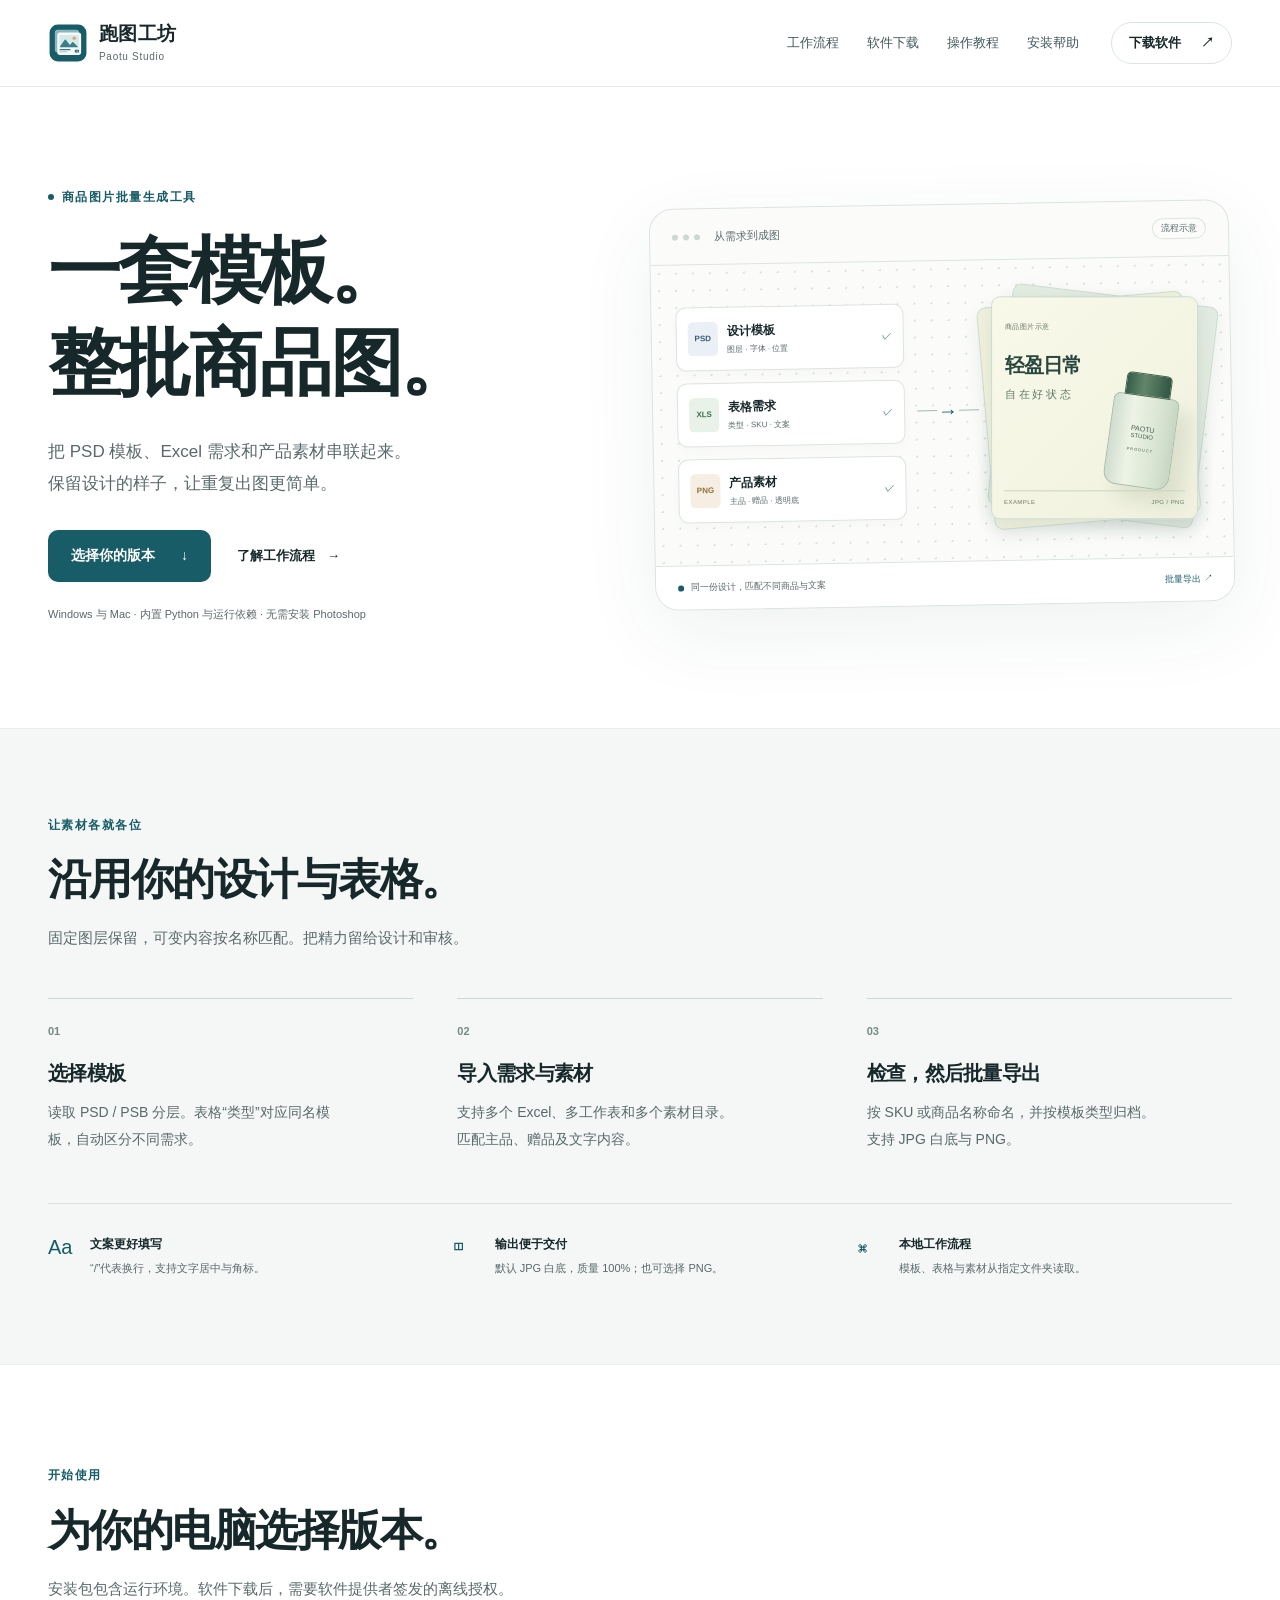
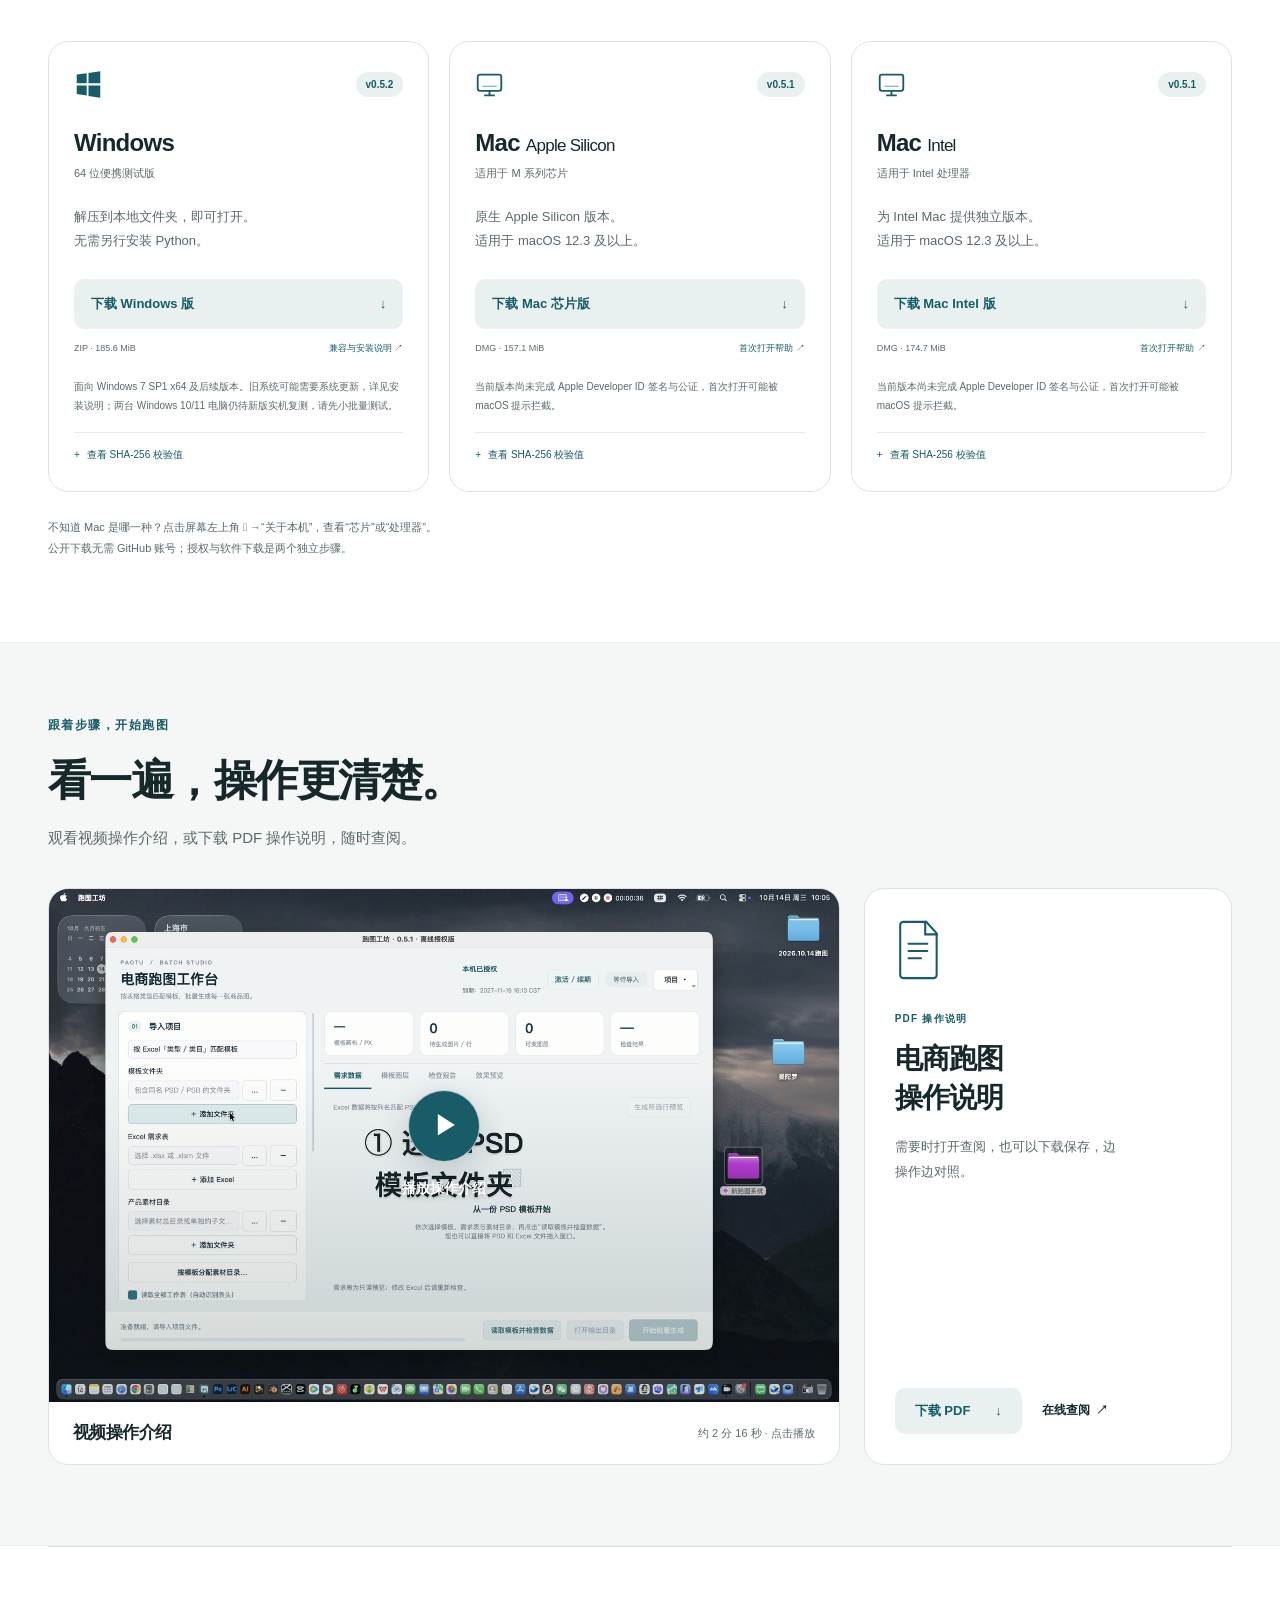
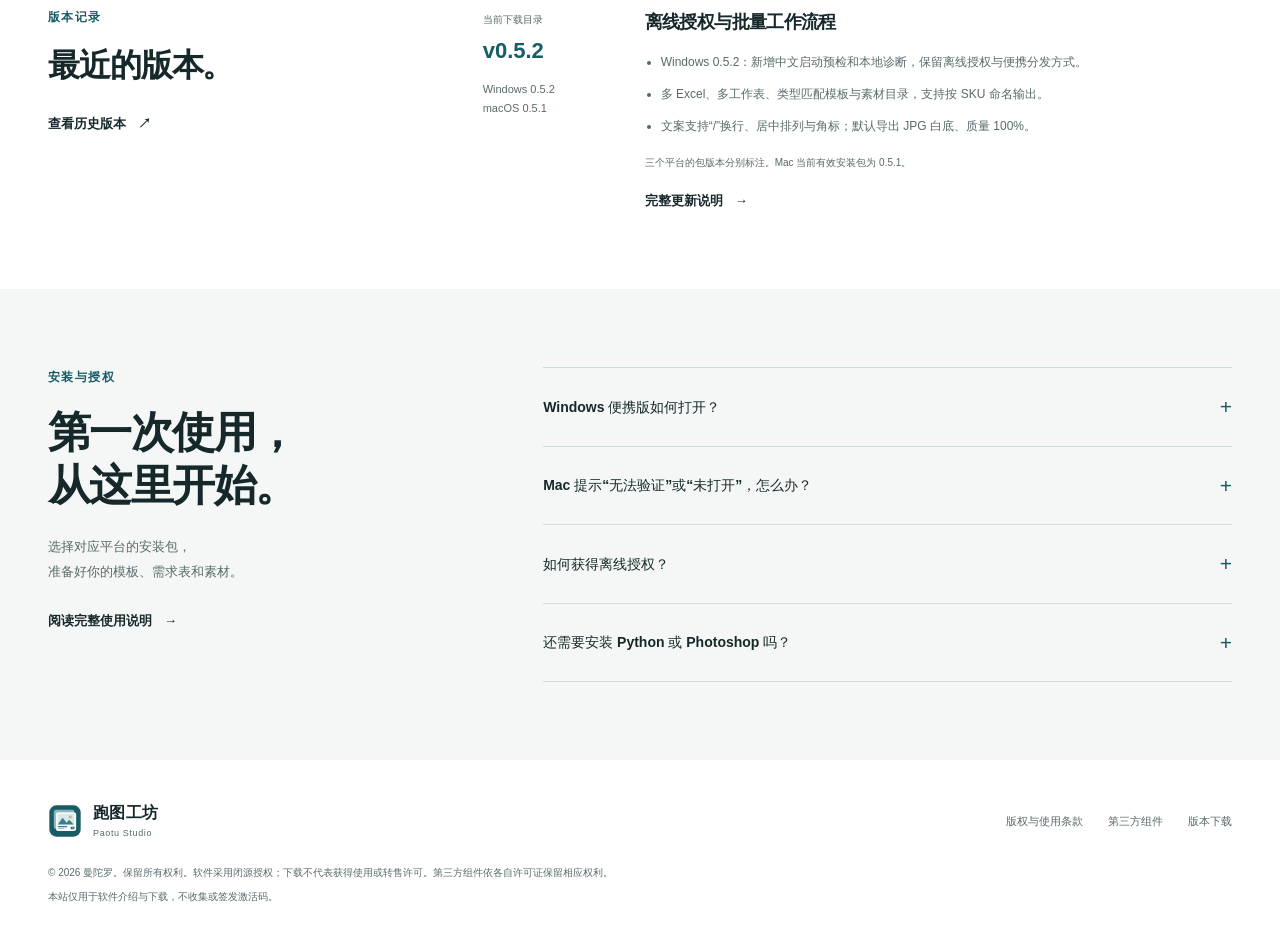
==== commit f62f3702: "修复下载入口并统一平台卡片悬停和按压反馈" ====
--- a/index.html
+++ b/index.html
@@ -7,12 +7,12 @@
   <meta name="theme-color" content="#175c66">
   <title>跑图工坊 · Paotu Studio 官方下载</title>
   <link rel="icon" type="image/svg+xml" href="assets/logo.svg">
-  <link rel="stylesheet" href="styles.css">
-  <script src="app.js" defer></script>
+  <link rel="stylesheet" href="styles.css?v=20261016-download">
+  <script src="app.js?v=20261016-download" defer></script>
 </head>
 <body>
   <a class="skip-link" href="#main">跳转到主要内容</a>
-  <div class="preview-banner" id="preview-banner" hidden>本地发布预览 · 安装包下载入口待确认发布后上线。</div>
+  <div class="preview-banner" id="preview-banner" hidden>本地页面预览 · 下载入口指向已发布的安装包。</div>
   <header class="site-header">
     <div class="container header-inner">
       <a class="brand" href="#" aria-label="跑图工坊首页">
@@ -71,10 +71,10 @@
     <section class="download-section container" id="downloads" aria-labelledby="download-title">
       <div class="section-heading"><p class="eyebrow">开始使用</p><h2 id="download-title">为你的电脑选择版本。</h2><p>安装包包含运行环境。软件下载后，需要软件提供者签发的离线授权。</p></div>
       <div class="download-grid">
-        <article class="download-card featured" data-platform="windows">
+        <article class="download-card" data-platform="windows">
           <div class="platform-heading"><svg viewBox="0 0 32 32" aria-hidden="true"><path d="M3 5l11-1.5v11H3zm13-1.8L29 1.5v13H16zM3 17h11v11L3 26.5zm13 0h13v13.5L16 28.8z" fill="currentColor"/></svg><span class="version-chip">v<span data-version>0.5.2</span></span></div>
           <h3>Windows</h3><p class="platform-subtitle">64 位便携测试版</p><p class="platform-description">解压到本地文件夹，即可打开。<br>无需另行安装 Python。</p>
-          <a class="button primary download-button" data-download href="https://github.com/zhangyj19841123-star/paotu-studio-downloads/releases/latest/download/PaotuStudio-windows-x64.zip">下载 Windows 版 <span aria-hidden="true">↓</span></a>
+          <a class="button secondary download-button" data-download target="_blank" rel="noopener" href="https://github.com/zhangyj19841123-star/paotu-studio-downloads/releases/download/v0.5.2/PaotuStudio-windows-x64.zip">下载 Windows 版 <span aria-hidden="true">↓</span></a>
           <div class="file-meta"><span>ZIP · <span data-size>185.6 MiB</span></span><a href="#windows-help">兼容与安装说明 ↗</a></div>
           <p class="compatibility-note">面向 Windows 7 SP1 x64 及后续版本。旧系统可能需要系统更新，详见安装说明；两台 Windows 10/11 电脑仍待新版实机复测，请先小批量测试。</p>
           <details class="checksum"><summary>查看 SHA-256 校验值</summary><code data-sha>df891c04836af4e332aea8cdbcebb123fb2d91fcabb1414441e93e9d92ac3b13</code></details>
@@ -82,7 +82,7 @@
         <article class="download-card" data-platform="macos_arm64">
           <div class="platform-heading"><svg viewBox="0 0 32 32" aria-hidden="true"><rect x="3" y="5" width="26" height="18" rx="2.5" fill="none" stroke="currentColor" stroke-width="2"/><path d="M11 28h10M16 23v5" stroke="currentColor" stroke-width="2" stroke-linecap="round"/><path d="M8 18h16" stroke="currentColor" stroke-width="1.5" opacity=".45"/></svg><span class="version-chip">v<span data-version>0.5.1</span></span></div>
           <h3>Mac <span>Apple Silicon</span></h3><p class="platform-subtitle">适用于 M 系列芯片</p><p class="platform-description">原生 Apple Silicon 版本。<br>适用于 macOS 12.3 及以上。</p>
-          <a class="button secondary download-button" data-download href="https://github.com/zhangyj19841123-star/paotu-studio-downloads/releases/latest/download/PaotuStudio-macos-arm64.dmg">下载 Mac 芯片版 <span aria-hidden="true">↓</span></a>
+          <a class="button secondary download-button" data-download target="_blank" rel="noopener" href="https://github.com/zhangyj19841123-star/paotu-studio-downloads/releases/download/v0.5.2/PaotuStudio-macos-arm64.dmg">下载 Mac 芯片版 <span aria-hidden="true">↓</span></a>
           <div class="file-meta"><span>DMG · <span data-size>157.1 MiB</span></span><a href="#mac-help">首次打开帮助 ↗</a></div>
           <p class="compatibility-note">当前版本尚未完成 Apple Developer ID 签名与公证，首次打开可能被 macOS 提示拦截。</p>
           <details class="checksum"><summary>查看 SHA-256 校验值</summary><code data-sha>98dab13b4ad98ccdfccb93076f0632f577aafa2bddb7ece711cf742774a938e1</code></details>
@@ -90,12 +90,13 @@
         <article class="download-card" data-platform="macos_x86_64">
           <div class="platform-heading"><svg viewBox="0 0 32 32" aria-hidden="true"><rect x="3" y="5" width="26" height="18" rx="2.5" fill="none" stroke="currentColor" stroke-width="2"/><path d="M11 28h10M16 23v5" stroke="currentColor" stroke-width="2" stroke-linecap="round"/><path d="M8 18h16" stroke="currentColor" stroke-width="1.5" opacity=".45"/></svg><span class="version-chip">v<span data-version>0.5.1</span></span></div>
           <h3>Mac <span>Intel</span></h3><p class="platform-subtitle">适用于 Intel 处理器</p><p class="platform-description">为 Intel Mac 提供独立版本。<br>适用于 macOS 12.3 及以上。</p>
-          <a class="button secondary download-button" data-download href="https://github.com/zhangyj19841123-star/paotu-studio-downloads/releases/latest/download/PaotuStudio-macos-x86_64.dmg">下载 Mac Intel 版 <span aria-hidden="true">↓</span></a>
+          <a class="button secondary download-button" data-download target="_blank" rel="noopener" href="https://github.com/zhangyj19841123-star/paotu-studio-downloads/releases/download/v0.5.2/PaotuStudio-macos-x86_64.dmg">下载 Mac Intel 版 <span aria-hidden="true">↓</span></a>
           <div class="file-meta"><span>DMG · <span data-size>174.7 MiB</span></span><a href="#mac-help">首次打开帮助 ↗</a></div>
           <p class="compatibility-note">当前版本尚未完成 Apple Developer ID 签名与公证，首次打开可能被 macOS 提示拦截。</p>
           <details class="checksum"><summary>查看 SHA-256 校验值</summary><code data-sha>814317f81bc9205e07f8c908c1bc382d50ba368b487cdbfbcc2468a6f89ee51b</code></details>
         </article>
       </div>
+      <div class="download-feedback" id="download-feedback" role="status" aria-live="polite" aria-atomic="true" hidden><span id="download-message"></span> <a href="https://github.com/zhangyj19841123-star/paotu-studio-downloads/releases/tag/v0.5.2" target="_blank" rel="noopener">打开版本下载页 ↗</a></div>
       <p class="download-note">不知道 Mac 是哪一种？点击屏幕左上角  →“关于本机”，查看“芯片”或“处理器”。<br>公开下载无需 GitHub 账号；授权与软件下载是两个独立步骤。</p>
     </section>
 
--- a/styles.css
+++ b/styles.css
@@ -1,5 +1,20 @@
 :root{color-scheme:light;--brand:#175c66;--brand-dark:#10464f;--ink:#17282b;--muted:#59696b;--line:#dbe4e3;--surface:#f4f7f6;--white:#fff;--soft:#e8f1ef;--radius:20px;--shadow:0 24px 80px rgba(24,66,67,.07)}
-*{box-sizing:border-box}html{scroll-behavior:smooth;scroll-padding-top:104px}body{margin:0;font-family:-apple-system,BlinkMacSystemFont,"Segoe UI","PingFang SC","Hiragino Sans GB","Microsoft YaHei",sans-serif;color:var(--ink);background:var(--white);font-size:15px;line-height:1.7;-webkit-font-smoothing:antialiased}a{color:inherit;text-decoration:none}button,a,summary{-webkit-tap-highlight-color:transparent}a:focus-visible,summary:focus-visible{outline:3px solid #bd741f;outline-offset:5px;border-radius:4px}img,svg{display:block}button,input{font:inherit}h1,h2,h3,p{margin:0}h1,h2,h3{line-height:1.25;letter-spacing:-.035em}h1{font-size:clamp(48px,5.7vw,78px);font-weight:650}h2{font-size:clamp(29px,3.4vw,43px);font-weight:600}h3{font-weight:600}.container{width:min(1184px,calc(100% - 80px));margin-inline:auto}.skip-link{position:fixed;top:-70px;left:16px;z-index:99;padding:12px 20px;background:var(--brand);color:#fff}.skip-link:focus{top:12px}.preview-banner{background:#fff3d8;color:#694700;text-align:center;padding:9px 16px;font-size:13px}.preview-banner[hidden]{display:none}.site-header{background:rgba(255,255,255,.94);border-bottom:1px solid rgba(219,228,227,.7);position:sticky;top:0;z-index:10;backdrop-filter:blur(16px)}.header-inner{min-height:86px;display:flex;align-items:center;gap:32px}.brand{display:inline-flex;align-items:center;gap:11px;white-space:nowrap}.brand>span{font-size:19px;line-height:1.2;font-weight:650;letter-spacing:.02em}.brand small{display:block;font-size:10px;letter-spacing:.07em;font-weight:500;color:var(--muted);margin-top:5px}.header-inner nav{display:flex;gap:28px;margin-left:auto;font-size:13px;font-weight:500;color:#41585b}.header-inner nav a:hover,.text-link:hover,.file-meta a:hover,.footer-main a:hover{color:var(--brand);text-decoration:underline;text-underline-offset:5px}.header-download{font-size:13px;font-weight:600;border:1px solid var(--line);border-radius:999px;padding:9px 17px;display:flex;gap:20px;align-items:center}.header-download:hover{background:var(--soft);border-color:#afc7c7}.hero{display:grid;grid-template-columns:1fr 1.06fr;align-items:center;gap:56px;padding-block:100px 104px}.eyebrow{color:var(--brand);font-size:12px;letter-spacing:.12em;font-weight:650;margin-bottom:18px}.hero .eyebrow{display:flex;align-items:center;gap:8px}.status-dot{width:6px;height:6px;display:inline-block;background:var(--brand);border-radius:50%;flex-shrink:0}.hero-description{font-size:17px;line-height:1.9;margin-top:28px;color:var(--muted)}.hero-actions{display:flex;align-items:center;gap:26px;margin-top:30px}.button{display:inline-flex;align-items:center;justify-content:center;gap:26px;border-radius:10px;padding:14px 23px;font-size:14px;font-weight:600;min-height:50px;transition:background .15s,transform .15s}.button:hover{transform:translateY(-1px)}.primary{background:var(--brand);color:#fff}.primary:hover{background:var(--brand-dark)}.secondary{background:var(--soft);color:var(--brand)}.secondary:hover{background:#dce9e6}.text-link{font-size:13px;font-weight:600;display:inline-flex;gap:12px;align-items:center}.hero-footnote{font-size:11px;color:var(--muted);margin-top:23px}.workflow-visual{background:#fbfcfa;border-radius:24px;border:1px solid var(--line);box-shadow:var(--shadow);overflow:hidden;transform:rotate(-1deg)}.visual-top{height:56px;border-bottom:1px solid var(--line);display:flex;align-items:center;gap:14px;padding:0 22px;color:var(--muted);font-size:11px}.visual-dots{display:flex;gap:5px}.visual-dots i{width:6px;height:6px;background:#cdd8d4;border-radius:50%}.visual-badge{margin-left:auto;border:1px solid var(--line);border-radius:99px;padding:2px 8px;font-size:9px}.visual-board{position:relative;display:flex;align-items:center;gap:12px;min-height:285px;padding:30px 24px;background-image:radial-gradient(#cfdcd7 1px,transparent 1px);background-size:17px 17px}.source-stack{width:43%;z-index:1}.source-card{background:#fff;border:1px solid #dce5e0;box-shadow:0 4px 12px #203d3a05;display:flex;align-items:center;gap:9px;padding:13px 11px;border-radius:10px;margin:12px 0}.source-card strong{font-size:12px;font-weight:600;display:block}.source-card small{font-size:8px;color:var(--muted);white-space:nowrap;display:block;margin-top:2px}.source-icon{font-size:8px;font-weight:700;width:30px;height:34px;border-radius:5px;background:#eaf0f5;color:#395d74;display:flex;align-items:center;justify-content:center;flex-shrink:0}.sheet-source .source-icon{background:#e8f2e8;color:#426f4d}.asset-source .source-icon{background:#f6eee2;color:#91703e}.source-check{color:var(--brand);font-size:10px;margin-left:auto}.flow-connector{display:flex;align-items:center;flex:1;color:var(--brand)}.flow-connector span{height:1px;width:100%;background:#9fbab2}.flow-connector b{font-size:20px;font-weight:400;margin:0 1px}.output-stack{height:223px;width:39%;position:relative;margin-right:10px}.product-output{position:absolute;width:100%;height:100%;border-radius:9px;border:1px solid #cddcd3;box-shadow:0 7px 18px #1a413415}.output-back{background:#e2ebe0;transform:rotate(8deg) translate(8px,-3px)}.output-middle{background:#f0f1dd;transform:rotate(-4deg) translate(-6px,2px)}.output-front{background:linear-gradient(135deg,#f9f9e9,#eff1de);padding:14px 13px;transform:rotate(1deg);overflow:hidden}.example-label{font-size:7px;letter-spacing:.06em;color:#63756a}.sample-heading{margin-top:11px;position:relative;z-index:2}.sample-heading>span{display:block;font-size:20px;font-weight:650;letter-spacing:-.05em;color:#28473e;white-space:nowrap}.sample-heading>small{display:block;font-size:11px;letter-spacing:.24em;margin-top:3px;color:#617a69}.product-bottle{position:absolute;right:23px;bottom:31px;width:66px;height:92px;border-radius:7px 7px 13px 13px;background:linear-gradient(90deg,#d0ddd0,#edf4e5 32%,#d8e4d2 75%,#c7d7c4);border:1px solid #abbcac;box-shadow:14px 13px 18px #27402d1a;transform:rotate(8deg)}.product-bottle>i{position:absolute;height:23px;background:linear-gradient(90deg,#335e4b,#63866a 40%,#305542);left:9px;right:9px;top:-23px;border-radius:5px 5px 0 0;border:1px solid #45634c}.product-bottle>div{font-size:7px;text-align:center;padding:28px 0;color:#43614d;line-height:1.3}.product-bottle b,.product-bottle small{display:block;font-size:6px;font-weight:500}.product-bottle small{font-size:4px;margin-top:6px;letter-spacing:1px}.sample-bottom{position:absolute;bottom:11px;left:12px;right:12px;border-top:1px solid #c9d3be;padding-top:6px;display:flex;justify-content:space-between;font-size:6px;color:#6c7d67;letter-spacing:.07em}.visual-bottom{padding:14px 22px;border-top:1px solid var(--line);display:flex;align-items:center;gap:7px;font-size:9px;color:var(--muted);background:#fff}.visual-bottom>span:last-child{margin-left:auto;color:var(--brand);white-space:nowrap}.workflow-section{padding-block:86px;background:var(--surface);border-top:1px solid #e9efed;border-bottom:1px solid #e9efed}.section-heading{max-width:680px}.section-heading>p:last-child{font-size:15px;color:var(--muted);margin-top:18px}.steps{display:grid;grid-template-columns:repeat(3,1fr);gap:44px;padding:0;margin:48px 0 0;list-style:none;counter-reset:steps}.steps li{border-top:1px solid #cbd9d4;padding-top:18px}.step-number{color:#748b84;font-size:11px;font-weight:600}.steps h3{font-size:20px;margin-top:18px}.steps p{font-size:14px;line-height:1.9;color:var(--muted);margin-top:13px;max-width:290px}.detail-strip{margin-top:51px;padding-top:30px;border-top:1px solid var(--line);display:grid;grid-template-columns:repeat(3,1fr);gap:30px}.detail-strip>div{display:flex;gap:14px;align-items:flex-start}.detail-symbol{font-size:20px;color:var(--brand);min-width:28px;line-height:1.3}.detail-strip strong{display:block;font-size:12px;font-weight:600}.detail-strip p>span{display:block;color:var(--muted);font-size:11px;margin-top:4px;line-height:1.8}.download-section{padding-block:100px 83px}.download-grid{display:grid;grid-template-columns:repeat(3,1fr);gap:20px;margin-top:40px;align-items:stretch}.download-card{border:1px solid var(--line);border-radius:var(--radius);padding:28px 25px;background:#fff;display:flex;flex-direction:column}.download-card.featured{border-color:#aac7c4;box-shadow:0 4px 28px rgba(24,66,67,.04)}.platform-heading{display:flex;align-items:center;justify-content:space-between;margin-bottom:29px}.platform-heading svg{width:29px;height:29px;color:var(--brand)}.version-chip{font-size:10px;color:var(--brand);background:var(--soft);border-radius:99px;padding:4px 10px;font-weight:600}.download-card h3{font-size:24px;letter-spacing:-.03em}.download-card h3>span{font-size:17px;font-weight:500}.platform-subtitle{font-size:11px;color:var(--muted);margin-top:6px}.platform-description{font-size:13px;color:var(--muted);line-height:1.9;margin-top:22px;margin-bottom:25px}.download-button{width:100%;gap:12px;justify-content:space-between;padding-inline:17px;font-size:13px}.file-meta{display:flex;justify-content:space-between;flex-wrap:wrap;gap:4px;font-size:9px;color:var(--muted);margin-top:12px}.file-meta a{color:var(--brand)}.compatibility-note{font-size:10px;line-height:1.9;color:var(--muted);margin-top:21px;margin-bottom:17px;flex:1}.checksum{border-top:1px solid #e5ebe9;padding-top:13px}.checksum summary{font-size:10px;cursor:pointer;color:var(--brand);list-style:none}.checksum summary::before{content:"+";margin-right:7px}.checksum[open] summary::before{content:"−"}.checksum code{font-family:ui-monospace,SFMono-Regular,Consolas,monospace;overflow-wrap:anywhere;display:block;font-size:9px;line-height:1.8;margin-top:10px;color:var(--muted)}.download-note{margin-top:25px;color:var(--muted);font-size:11px;line-height:1.9}.release-section{border-top:1px solid var(--line);padding-block:60px 77px;display:grid;grid-template-columns:1fr 2fr;gap:60px}.release-heading h2{font-size:32px;margin-bottom:25px}.release-content{display:grid;grid-template-columns:140px 1fr;gap:22px;padding-top:4px}.release-tag{font-size:10px;color:var(--muted);line-height:1.7}.release-tag strong{display:block;font-size:22px;color:var(--brand);font-weight:550;margin-top:4px}.release-tag>span{display:block;margin-top:11px;font-size:11px}.release-content h3{font-size:18px;margin-bottom:18px}.release-content ul{padding-left:16px;margin:0;color:var(--muted);font-size:12px;line-height:1.9}.release-content li+li{margin-top:9px}.release-clarification{margin-block:16px;font-size:10px;color:var(--muted)}.help-section{background:var(--surface);padding-block:78px}.help-layout{display:grid;grid-template-columns:1fr 1.7fr;gap:90px}.help-intro>p:not(.eyebrow){font-size:13px;color:var(--muted);line-height:1.9;margin-top:22px;margin-bottom:23px}.help-questions>details{border-bottom:1px solid #d1ded9;padding-block:22px}.help-questions>details:first-child{border-top:1px solid #d1ded9}.help-questions summary{display:flex;justify-content:space-between;align-items:center;gap:20px;cursor:pointer;font-size:14px;font-weight:550;list-style:none;line-height:1.6}.help-questions summary::-webkit-details-marker,.checksum summary::-webkit-details-marker{display:none}.help-questions summary>span{font-size:21px;color:var(--brand);font-weight:400;transition:transform .15s}.help-questions details[open] summary>span{transform:rotate(45deg)}.help-questions details>div{padding-top:17px;font-size:12px;color:var(--muted);line-height:1.95;padding-right:21px}.help-questions details p+p{margin-top:12px}.site-footer{padding-block:43px 32px}.footer-main{display:flex;align-items:center;justify-content:space-between;margin-bottom:25px}.footer-main .brand>span{font-size:16px}.footer-main .brand small{font-size:9px}.footer-main>div{display:flex;gap:25px;font-size:11px;color:var(--muted)}.site-footer>p{font-size:10px;line-height:1.9;color:var(--muted);margin-top:5px}
+*{box-sizing:border-box}html{scroll-behavior:smooth;scroll-padding-top:104px}body{margin:0;font-family:-apple-system,BlinkMacSystemFont,"Segoe UI","PingFang SC","Hiragino Sans GB","Microsoft YaHei",sans-serif;color:var(--ink);background:var(--white);font-size:15px;line-height:1.7;-webkit-font-smoothing:antialiased}a{color:inherit;text-decoration:none}button,a,summary{-webkit-tap-highlight-color:transparent}a:focus-visible,summary:focus-visible{outline:3px solid #bd741f;outline-offset:5px;border-radius:4px}img,svg{display:block}button,input{font:inherit}h1,h2,h3,p{margin:0}h1,h2,h3{line-height:1.25;letter-spacing:-.035em}h1{font-size:clamp(48px,5.7vw,78px);font-weight:650}h2{font-size:clamp(29px,3.4vw,43px);font-weight:600}h3{font-weight:600}.container{width:min(1184px,calc(100% - 80px));margin-inline:auto}.skip-link{position:fixed;top:-70px;left:16px;z-index:99;padding:12px 20px;background:var(--brand);color:#fff}.skip-link:focus{top:12px}.preview-banner{background:#fff3d8;color:#694700;text-align:center;padding:9px 16px;font-size:13px}.preview-banner[hidden]{display:none}.site-header{background:rgba(255,255,255,.94);border-bottom:1px solid rgba(219,228,227,.7);position:sticky;top:0;z-index:10;backdrop-filter:blur(16px)}.header-inner{min-height:86px;display:flex;align-items:center;gap:32px}.brand{display:inline-flex;align-items:center;gap:11px;white-space:nowrap}.brand>span{font-size:19px;line-height:1.2;font-weight:650;letter-spacing:.02em}.brand small{display:block;font-size:10px;letter-spacing:.07em;font-weight:500;color:var(--muted);margin-top:5px}.header-inner nav{display:flex;gap:28px;margin-left:auto;font-size:13px;font-weight:500;color:#41585b}.header-inner nav a:hover,.text-link:hover,.file-meta a:hover,.footer-main a:hover{color:var(--brand);text-decoration:underline;text-underline-offset:5px}.header-download{font-size:13px;font-weight:600;border:1px solid var(--line);border-radius:999px;padding:9px 17px;display:flex;gap:20px;align-items:center}.header-download:hover{background:var(--soft);border-color:#afc7c7}.hero{display:grid;grid-template-columns:1fr 1.06fr;align-items:center;gap:56px;padding-block:100px 104px}.eyebrow{color:var(--brand);font-size:12px;letter-spacing:.12em;font-weight:650;margin-bottom:18px}.hero .eyebrow{display:flex;align-items:center;gap:8px}.status-dot{width:6px;height:6px;display:inline-block;background:var(--brand);border-radius:50%;flex-shrink:0}.hero-description{font-size:17px;line-height:1.9;margin-top:28px;color:var(--muted)}.hero-actions{display:flex;align-items:center;gap:26px;margin-top:30px}.button{display:inline-flex;align-items:center;justify-content:center;gap:26px;border-radius:10px;padding:14px 23px;font-size:14px;font-weight:600;min-height:50px;transition:background .15s,transform .15s}.button:hover{transform:translateY(-1px)}.primary{background:var(--brand);color:#fff}.primary:hover{background:var(--brand-dark)}.secondary{background:var(--soft);color:var(--brand)}.secondary:hover{background:#dce9e6}.text-link{font-size:13px;font-weight:600;display:inline-flex;gap:12px;align-items:center}.hero-footnote{font-size:11px;color:var(--muted);margin-top:23px}.workflow-visual{background:#fbfcfa;border-radius:24px;border:1px solid var(--line);box-shadow:var(--shadow);overflow:hidden;transform:rotate(-1deg)}.visual-top{height:56px;border-bottom:1px solid var(--line);display:flex;align-items:center;gap:14px;padding:0 22px;color:var(--muted);font-size:11px}.visual-dots{display:flex;gap:5px}.visual-dots i{width:6px;height:6px;background:#cdd8d4;border-radius:50%}.visual-badge{margin-left:auto;border:1px solid var(--line);border-radius:99px;padding:2px 8px;font-size:9px}.visual-board{position:relative;display:flex;align-items:center;gap:12px;min-height:285px;padding:30px 24px;background-image:radial-gradient(#cfdcd7 1px,transparent 1px);background-size:17px 17px}.source-stack{width:43%;z-index:1}.source-card{background:#fff;border:1px solid #dce5e0;box-shadow:0 4px 12px #203d3a05;display:flex;align-items:center;gap:9px;padding:13px 11px;border-radius:10px;margin:12px 0}.source-card strong{font-size:12px;font-weight:600;display:block}.source-card small{font-size:8px;color:var(--muted);white-space:nowrap;display:block;margin-top:2px}.source-icon{font-size:8px;font-weight:700;width:30px;height:34px;border-radius:5px;background:#eaf0f5;color:#395d74;display:flex;align-items:center;justify-content:center;flex-shrink:0}.sheet-source .source-icon{background:#e8f2e8;color:#426f4d}.asset-source .source-icon{background:#f6eee2;color:#91703e}.source-check{color:var(--brand);font-size:10px;margin-left:auto}.flow-connector{display:flex;align-items:center;flex:1;color:var(--brand)}.flow-connector span{height:1px;width:100%;background:#9fbab2}.flow-connector b{font-size:20px;font-weight:400;margin:0 1px}.output-stack{height:223px;width:39%;position:relative;margin-right:10px}.product-output{position:absolute;width:100%;height:100%;border-radius:9px;border:1px solid #cddcd3;box-shadow:0 7px 18px #1a413415}.output-back{background:#e2ebe0;transform:rotate(8deg) translate(8px,-3px)}.output-middle{background:#f0f1dd;transform:rotate(-4deg) translate(-6px,2px)}.output-front{background:linear-gradient(135deg,#f9f9e9,#eff1de);padding:14px 13px;transform:rotate(1deg);overflow:hidden}.example-label{font-size:7px;letter-spacing:.06em;color:#63756a}.sample-heading{margin-top:11px;position:relative;z-index:2}.sample-heading>span{display:block;font-size:20px;font-weight:650;letter-spacing:-.05em;color:#28473e;white-space:nowrap}.sample-heading>small{display:block;font-size:11px;letter-spacing:.24em;margin-top:3px;color:#617a69}.product-bottle{position:absolute;right:23px;bottom:31px;width:66px;height:92px;border-radius:7px 7px 13px 13px;background:linear-gradient(90deg,#d0ddd0,#edf4e5 32%,#d8e4d2 75%,#c7d7c4);border:1px solid #abbcac;box-shadow:14px 13px 18px #27402d1a;transform:rotate(8deg)}.product-bottle>i{position:absolute;height:23px;background:linear-gradient(90deg,#335e4b,#63866a 40%,#305542);left:9px;right:9px;top:-23px;border-radius:5px 5px 0 0;border:1px solid #45634c}.product-bottle>div{font-size:7px;text-align:center;padding:28px 0;color:#43614d;line-height:1.3}.product-bottle b,.product-bottle small{display:block;font-size:6px;font-weight:500}.product-bottle small{font-size:4px;margin-top:6px;letter-spacing:1px}.sample-bottom{position:absolute;bottom:11px;left:12px;right:12px;border-top:1px solid #c9d3be;padding-top:6px;display:flex;justify-content:space-between;font-size:6px;color:#6c7d67;letter-spacing:.07em}.visual-bottom{padding:14px 22px;border-top:1px solid var(--line);display:flex;align-items:center;gap:7px;font-size:9px;color:var(--muted);background:#fff}.visual-bottom>span:last-child{margin-left:auto;color:var(--brand);white-space:nowrap}.workflow-section{padding-block:86px;background:var(--surface);border-top:1px solid #e9efed;border-bottom:1px solid #e9efed}.section-heading{max-width:680px}.section-heading>p:last-child{font-size:15px;color:var(--muted);margin-top:18px}.steps{display:grid;grid-template-columns:repeat(3,1fr);gap:44px;padding:0;margin:48px 0 0;list-style:none;counter-reset:steps}.steps li{border-top:1px solid #cbd9d4;padding-top:18px}.step-number{color:#748b84;font-size:11px;font-weight:600}.steps h3{font-size:20px;margin-top:18px}.steps p{font-size:14px;line-height:1.9;color:var(--muted);margin-top:13px;max-width:290px}.detail-strip{margin-top:51px;padding-top:30px;border-top:1px solid var(--line);display:grid;grid-template-columns:repeat(3,1fr);gap:30px}.detail-strip>div{display:flex;gap:14px;align-items:flex-start}.detail-symbol{font-size:20px;color:var(--brand);min-width:28px;line-height:1.3}.detail-strip strong{display:block;font-size:12px;font-weight:600}.detail-strip p>span{display:block;color:var(--muted);font-size:11px;margin-top:4px;line-height:1.8}.download-section{padding-block:100px 83px}.download-grid{display:grid;grid-template-columns:repeat(3,1fr);gap:20px;margin-top:40px;align-items:stretch}.download-card{border:1px solid var(--line);border-radius:var(--radius);padding:28px 25px;background:#fff;display:flex;flex-direction:column}.download-card{transition:border-color .2s ease,box-shadow .2s ease,transform .2s ease}.platform-heading{display:flex;align-items:center;justify-content:space-between;margin-bottom:29px}.platform-heading svg{width:29px;height:29px;color:var(--brand)}.version-chip{font-size:10px;color:var(--brand);background:var(--soft);border-radius:99px;padding:4px 10px;font-weight:600}.download-card h3{font-size:24px;letter-spacing:-.03em}.download-card h3>span{font-size:17px;font-weight:500}.platform-subtitle{font-size:11px;color:var(--muted);margin-top:6px}.platform-description{font-size:13px;color:var(--muted);line-height:1.9;margin-top:22px;margin-bottom:25px}.download-button{width:100%;gap:12px;justify-content:space-between;padding-inline:17px;font-size:13px}.file-meta{display:flex;justify-content:space-between;flex-wrap:wrap;gap:4px;font-size:9px;color:var(--muted);margin-top:12px}.file-meta a{color:var(--brand)}.compatibility-note{font-size:10px;line-height:1.9;color:var(--muted);margin-top:21px;margin-bottom:17px;flex:1}.checksum{border-top:1px solid #e5ebe9;padding-top:13px}.checksum summary{font-size:10px;cursor:pointer;color:var(--brand);list-style:none}.checksum summary::before{content:"+";margin-right:7px}.checksum[open] summary::before{content:"−"}.checksum code{font-family:ui-monospace,SFMono-Regular,Consolas,monospace;overflow-wrap:anywhere;display:block;font-size:9px;line-height:1.8;margin-top:10px;color:var(--muted)}.download-note{margin-top:25px;color:var(--muted);font-size:11px;line-height:1.9}.release-section{border-top:1px solid var(--line);padding-block:60px 77px;display:grid;grid-template-columns:1fr 2fr;gap:60px}.release-heading h2{font-size:32px;margin-bottom:25px}.release-content{display:grid;grid-template-columns:140px 1fr;gap:22px;padding-top:4px}.release-tag{font-size:10px;color:var(--muted);line-height:1.7}.release-tag strong{display:block;font-size:22px;color:var(--brand);font-weight:550;margin-top:4px}.release-tag>span{display:block;margin-top:11px;font-size:11px}.release-content h3{font-size:18px;margin-bottom:18px}.release-content ul{padding-left:16px;margin:0;color:var(--muted);font-size:12px;line-height:1.9}.release-content li+li{margin-top:9px}.release-clarification{margin-block:16px;font-size:10px;color:var(--muted)}.help-section{background:var(--surface);padding-block:78px}.help-layout{display:grid;grid-template-columns:1fr 1.7fr;gap:90px}.help-intro>p:not(.eyebrow){font-size:13px;color:var(--muted);line-height:1.9;margin-top:22px;margin-bottom:23px}.help-questions>details{border-bottom:1px solid #d1ded9;padding-block:22px}.help-questions>details:first-child{border-top:1px solid #d1ded9}.help-questions summary{display:flex;justify-content:space-between;align-items:center;gap:20px;cursor:pointer;font-size:14px;font-weight:550;list-style:none;line-height:1.6}.help-questions summary::-webkit-details-marker,.checksum summary::-webkit-details-marker{display:none}.help-questions summary>span{font-size:21px;color:var(--brand);font-weight:400;transition:transform .15s}.help-questions details[open] summary>span{transform:rotate(45deg)}.help-questions details>div{padding-top:17px;font-size:12px;color:var(--muted);line-height:1.95;padding-right:21px}.help-questions details p+p{margin-top:12px}.site-footer{padding-block:43px 32px}.footer-main{display:flex;align-items:center;justify-content:space-between;margin-bottom:25px}.footer-main .brand>span{font-size:16px}.footer-main .brand small{font-size:9px}.footer-main>div{display:flex;gap:25px;font-size:11px;color:var(--muted)}.site-footer>p{font-size:10px;line-height:1.9;color:var(--muted);margin-top:5px}
+/* Give every platform the same hover, keyboard focus and press feedback. */
+.download-card .download-button{transform:none;transition:background-color .2s ease,color .2s ease,box-shadow .2s ease,transform .2s ease}
+.download-button>span{transition:transform .2s ease}
+.download-card:focus-within{border-color:#aac7c4;box-shadow:0 8px 28px rgba(24,66,67,.07);transform:translateY(-3px)}
+.download-card:focus-within .download-button{background:var(--brand);color:var(--white)}
+.download-card:focus-within .download-button>span{transform:translateY(2px)}
+@media(hover:hover) and (pointer:fine){
+  .download-card:hover{border-color:#aac7c4;box-shadow:0 8px 28px rgba(24,66,67,.07);transform:translateY(-3px)}
+  .download-card:hover .download-button{background:var(--brand);color:var(--white)}
+  .download-card:hover .download-button>span{transform:translateY(2px)}
+  .download-card .download-button:hover{background:var(--brand-dark)}
+}
+.download-card .download-button:active{transform:translateY(1px) scale(.985);box-shadow:inset 0 2px 5px rgba(0,0,0,.13)}
+.download-card .download-button:active>span{transform:translateY(4px)}
+.download-feedback{margin-top:22px;padding:14px 18px;border:1px solid #c6dbd6;border-radius:10px;background:var(--soft);color:var(--brand-dark);font-size:12px;line-height:1.8}.download-feedback[hidden]{display:none}.download-feedback a{display:inline-block;margin-left:8px;font-weight:600;text-decoration:underline;text-underline-offset:3px}
 .tutorial-section{padding-block:72px 80px;background:var(--surface);border-top:1px solid #e9efed;border-bottom:1px solid #e9efed}.tutorial-grid{display:grid;grid-template-columns:minmax(0,2.15fr) minmax(260px,1fr);gap:24px;margin-top:37px;align-items:stretch}.tutorial-video-card{overflow:hidden;background:var(--white);border:1px solid var(--line);border-radius:var(--radius)}.tutorial-media{background:#e8efec;position:relative}.tutorial-trigger{display:block;position:relative;border:0;padding:0;width:100%;cursor:pointer;background:transparent;color:var(--white)}.tutorial-trigger img{width:100%;height:auto;aspect-ratio:1470/956;object-fit:cover}.tutorial-play-label{position:absolute;inset:0;display:flex;flex-direction:column;align-items:center;justify-content:center;gap:15px;font-size:14px;font-weight:600;background:linear-gradient(transparent 35%,rgba(13,43,47,.2));text-shadow:0 1px 8px rgba(0,0,0,.3)}.tutorial-play-icon{display:flex;align-items:center;justify-content:center;width:72px;height:72px;padding-left:4px;border:1px solid rgba(255,255,255,.7);border-radius:50%;background:var(--brand);font-size:24px;box-shadow:0 8px 30px #173b4233;text-shadow:none;transition:background .15s,transform .15s}.tutorial-trigger:hover .tutorial-play-icon{background:var(--brand-dark);transform:scale(1.05)}.tutorial-trigger:focus-visible,.tutorial-video:focus-visible{outline:3px solid #bd741f;outline-offset:-4px}.tutorial-trigger[hidden],.tutorial-video[hidden],.tutorial-playback-note[hidden]{display:none}.tutorial-video{display:block;width:100%;height:auto;background:#17282b}.tutorial-video-caption{display:flex;align-items:center;justify-content:space-between;gap:18px;padding:20px 24px}.tutorial-video-caption h3{font-size:17px}.tutorial-video-caption>span{font-size:11px;color:var(--muted)}.tutorial-playback-note{font-size:12px;color:var(--muted);padding:0 24px 20px}.tutorial-playback-note a{color:var(--brand);text-decoration:underline;text-underline-offset:3px}.tutorial-guide-card{border:1px solid var(--line);border-radius:var(--radius);background:var(--white);padding:30px;display:flex;flex-direction:column;align-items:flex-start}.tutorial-document-icon{width:50px;height:62px;color:var(--brand);margin-bottom:29px}.tutorial-document-icon svg{width:100%;height:100%}.tutorial-guide-card .eyebrow{font-size:10px;margin-bottom:12px}.tutorial-guide-card h3{font-size:28px;line-height:1.4}.tutorial-guide-description{font-size:13px;line-height:1.9;color:var(--muted);margin-top:18px;max-width:230px}.tutorial-guide-actions{display:flex;flex-wrap:wrap;align-items:center;gap:20px;margin-top:auto;padding-top:29px}.tutorial-guide-actions .button{min-height:46px;padding:12px 20px;font-size:13px;gap:25px}.tutorial-guide-actions .text-link{font-size:12px;gap:6px}
 @media(max-width:850px){.tutorial-section{padding-block:56px 60px}.tutorial-grid{grid-template-columns:minmax(0,1.8fr) minmax(225px,1fr);gap:18px;margin-top:30px}.tutorial-guide-card{padding:24px}.tutorial-guide-card h3{font-size:25px}.tutorial-document-icon{margin-bottom:22px}.tutorial-guide-actions{gap:14px;padding-top:24px}.tutorial-guide-actions .button{width:100%;justify-content:space-between}.tutorial-video-caption{align-items:flex-start;flex-direction:column;gap:3px;padding:18px 20px}}
 @media(max-width:650px){.tutorial-grid{grid-template-columns:1fr}.tutorial-guide-card{display:grid;grid-template-columns:50px 1fr;column-gap:20px;align-items:start}.tutorial-document-icon{grid-row:1/4;margin:0}.tutorial-guide-card .eyebrow,.tutorial-guide-card h3,.tutorial-guide-description{grid-column:2}.tutorial-guide-card h3 br{display:none}.tutorial-guide-description{max-width:none;margin-top:11px}.tutorial-guide-actions{grid-column:1/3;display:flex;gap:25px;margin:0}.tutorial-guide-actions .button{width:auto;gap:30px}.tutorial-guide-actions .text-link{font-size:12px}}
@@ -9,5 +24,5 @@
 @media(max-width:1100px){.container{width:calc(100% - 56px)}.hero{gap:35px;padding-block:78px 84px}.hero-description{font-size:15px}.hero-actions{gap:18px}.hero-actions .button{padding-inline:17px;gap:15px}.hero-footnote{font-size:10px}.visual-board{padding-inline:17px;gap:8px}.source-card{padding:11px 8px;gap:7px}.source-icon{width:26px;font-size:7px}.source-card strong{font-size:11px}.source-card small{font-size:7px}.sample-heading>span{font-size:17px}.sample-heading>small{font-size:9px}.visual-bottom{padding-inline:17px;font-size:8px}.download-card{padding:24px 21px}.download-card h3{font-size:21px}.download-card h3>span{font-size:15px}.download-button{font-size:12px}.file-meta{font-size:9px}.release-section{gap:36px;grid-template-columns:.85fr 2fr}.release-content{grid-template-columns:120px 1fr;gap:18px}.help-layout{gap:55px}.steps{gap:30px}}
 @media(max-width:850px){.header-inner{min-height:76px;gap:20px}.header-inner nav{gap:18px;font-size:12px}.header-download{display:none}.hero{grid-template-columns:1fr;gap:47px;padding-block:58px 65px}.hero-copy{text-align:center}.hero .eyebrow{justify-content:center}h1{font-size:66px}.hero-description{font-size:17px}.hero-actions{justify-content:center;gap:28px}.hero-footnote{font-size:11px}.workflow-visual{width:min(560px,100%);margin:auto;transform:none}.visual-board{padding:30px 25px;min-height:285px}.source-card{padding:13px 11px;gap:9px}.source-icon{width:30px;font-size:8px}.source-card strong{font-size:12px}.source-card small{font-size:8px}.sample-heading>span{font-size:20px}.sample-heading>small{font-size:11px}.visual-bottom{padding:14px 22px;font-size:9px}.workflow-section{padding-block:63px}.steps{gap:25px}.steps h3{font-size:17px}.steps p{font-size:12px}.detail-strip{gap:20px}.detail-strip>div{gap:8px}.detail-symbol{min-width:24px}.detail-strip p>span{font-size:10px}.download-section{padding-block:67px 55px}.download-grid{grid-template-columns:1fr;gap:16px}.download-card{display:grid;grid-template-columns:1fr 1fr;column-gap:30px;padding:25px 28px}.platform-heading{grid-column:1;margin-bottom:20px}.download-card h3,.platform-subtitle,.platform-description{grid-column:1}.platform-description{margin:18px 0 0}.download-button{grid-column:2;grid-row:2/4;align-self:start;font-size:13px}.file-meta{grid-column:2;grid-row:4;align-self:start;font-size:10px;margin-top:10px}.compatibility-note{grid-column:1/3;font-size:11px;margin-block:24px 16px}.checksum{grid-column:1/3}.checksum summary{font-size:11px}.checksum code{font-size:10px}.release-section{grid-template-columns:1fr;gap:32px;padding-block:45px 55px}.release-heading{display:flex;align-items:center;flex-wrap:wrap;column-gap:20px}.release-heading .eyebrow{width:100%;margin-bottom:10px}.release-heading h2{margin:0}.release-heading>.text-link{margin-left:auto}.release-content{grid-template-columns:150px 1fr;gap:25px}.help-section{padding-block:56px}.help-layout{grid-template-columns:1fr;gap:32px}.help-intro h2 br,.help-intro>p br{display:none}.help-intro>p:not(.eyebrow){margin-top:15px;margin-bottom:14px}.help-questions summary{font-size:14px}.help-questions details>div{font-size:13px}}
 @media(max-width:540px){.container{width:calc(100% - 40px)}.header-inner{min-height:72px;gap:12px}.brand{gap:8px}.brand img{width:34px;height:34px}.brand>span{font-size:16px}.brand small{font-size:8px}.header-inner nav{gap:16px;margin-left:auto;font-size:11px}.header-inner nav a:first-child{display:none}.hero{padding-block:43px 49px;gap:37px}.hero .eyebrow{font-size:10px;margin-bottom:18px}h1{font-size:51px}.hero-description{font-size:14px;line-height:1.9;margin-top:22px}.desktop-break{display:none}.hero-actions{gap:23px;margin-top:25px}.hero-actions .button{font-size:12px;padding:12px 17px;min-height:46px}.text-link{font-size:11px;gap:8px}.hero-footnote{font-size:9px;margin-top:19px}.workflow-visual{border-radius:17px}.visual-top{height:44px;padding-inline:14px;gap:9px;font-size:9px}.visual-badge{font-size:7px;padding:2px 6px}.visual-board{padding:19px 14px;gap:6px;min-height:225px}.source-stack{width:44%}.source-card{padding:10px 7px;gap:6px;margin:10px 0;border-radius:8px}.source-icon{font-size:6px;width:25px;height:29px}.source-card strong{font-size:9px}.source-card small{font-size:6px;letter-spacing:-.02em}.source-check{font-size:8px}.flow-connector b{font-size:15px}.output-stack{height:180px;margin-right:5px;width:39%}.output-front{padding:9px 9px}.example-label{font-size:6px}.sample-heading{margin-top:9px}.sample-heading>span{font-size:15px}.sample-heading>small{font-size:8px;margin-top:2px;letter-spacing:.2em}.product-bottle{width:51px;height:72px;right:18px;bottom:25px}.product-bottle>i{height:18px;top:-18px;left:7px;right:7px}.product-bottle>div{padding-top:22px;font-size:5px}.product-bottle b{font-size:4px}.product-bottle small{font-size:3px;margin-top:4px}.sample-bottom{font-size:4px;left:9px;right:9px;bottom:8px;padding-top:5px}.visual-bottom{padding:11px 14px;font-size:7px;gap:6px}.visual-bottom .status-dot{width:5px;height:5px}.visual-bottom>span:last-child{display:none}.workflow-section{padding-block:47px}.eyebrow{font-size:10px;margin-bottom:14px}h2{font-size:29px}.section-heading>p:last-child{font-size:13px;line-height:1.9;margin-top:14px}.steps{grid-template-columns:1fr;gap:24px;margin-top:31px}.steps li{display:grid;grid-template-columns:34px 1fr;column-gap:11px;padding-top:18px}.step-number{grid-row:1/3;margin-top:3px}.steps h3{margin:0;font-size:17px}.steps p{grid-column:2;margin-top:8px;max-width:none;font-size:13px}.detail-strip{grid-template-columns:1fr;margin-top:29px;padding-top:25px;gap:21px}.detail-strip>div{gap:13px}.detail-symbol{width:26px}.detail-strip strong{font-size:12px}.detail-strip p>span{font-size:11px;margin-top:2px}.download-section{padding-block:47px 39px}.download-grid{margin-top:28px}.download-card{display:flex;padding:24px;border-radius:16px}.platform-heading{margin-bottom:20px}.platform-heading svg{width:27px;height:27px}.version-chip{font-size:10px}.download-card h3{font-size:24px}.download-card h3>span{font-size:18px}.platform-subtitle{font-size:12px}.platform-description{font-size:13px;margin:19px 0 20px}.file-meta{font-size:10px;margin-top:11px}.compatibility-note{font-size:11px;margin-top:19px}.download-note{font-size:10px;margin-top:21px}.release-section{padding-block:34px 43px;gap:29px}.release-heading h2{font-size:27px}.release-heading>.text-link{font-size:11px}.release-content{grid-template-columns:1fr;gap:22px}.release-tag{display:flex;align-items:center;gap:12px;flex-wrap:wrap}.release-tag strong{font-size:20px;margin:0}.release-tag>span{font-size:10px;margin:0 0 0 auto;line-height:1.6}.release-content h3{font-size:17px;margin-bottom:14px}.release-content ul{font-size:12px}.help-section{padding-block:42px}.help-layout{gap:27px}.help-intro>p:not(.eyebrow){font-size:12px}.help-questions>details{padding-block:20px}.help-questions summary{font-size:13px;gap:18px}.help-questions details>div{font-size:12px;padding-right:0}.site-footer{padding-block:31px 26px}.footer-main{gap:24px;align-items:flex-start;margin-bottom:22px}.footer-main>div{font-size:10px;gap:9px;flex-direction:column;align-items:flex-end}.site-footer>p{font-size:9px}.preview-banner{font-size:11px}}
-@media(prefers-reduced-motion:reduce){html{scroll-behavior:auto}*,*::before,*::after{transition:none!important}}
+@media(prefers-reduced-motion:reduce){html{scroll-behavior:auto}*,*::before,*::after{transition:none!important}.download-card,.download-card .download-button,.download-button>span{transform:none!important}}
 .document-page{max-width:900px;padding-block:48px 64px}.document-page article{margin-top:30px;font-size:16px;line-height:1.9}.document-page h1{font-size:38px;margin-bottom:30px}.document-page h2{font-size:25px;letter-spacing:-.02em;margin-top:38px;margin-bottom:16px}.document-page h3{font-size:20px;margin-top:28px}.document-page p{margin-block:14px}.document-page li+li{margin-top:8px}.document-page article a{color:var(--brand);text-decoration:underline;text-underline-offset:3px;overflow-wrap:anywhere}.document-page code{font-family:ui-monospace,SFMono-Regular,Consolas,monospace;font-size:.9em;overflow-wrap:anywhere}.document-page pre{padding:20px;background:var(--surface);border:1px solid var(--line);border-radius:10px;overflow-x:auto;line-height:1.7}.document-table{overflow-x:auto;border:1px solid var(--line);border-radius:10px;margin-block:22px}.document-table table{border-collapse:collapse;min-width:560px;width:100%;font-size:14px;line-height:1.8}.document-table th,.document-table td{text-align:left;padding:12px 16px;border-bottom:1px solid var(--line);vertical-align:top}.document-table th{background:var(--surface);font-weight:600}.document-table tr:last-child td{border-bottom:0}@media(max-width:540px){.document-page{padding-block:30px 40px}.document-page h1{font-size:29px}.document-page h2{font-size:23px}.document-page article{font-size:15px}.document-page pre{padding:14px;font-size:12px}}
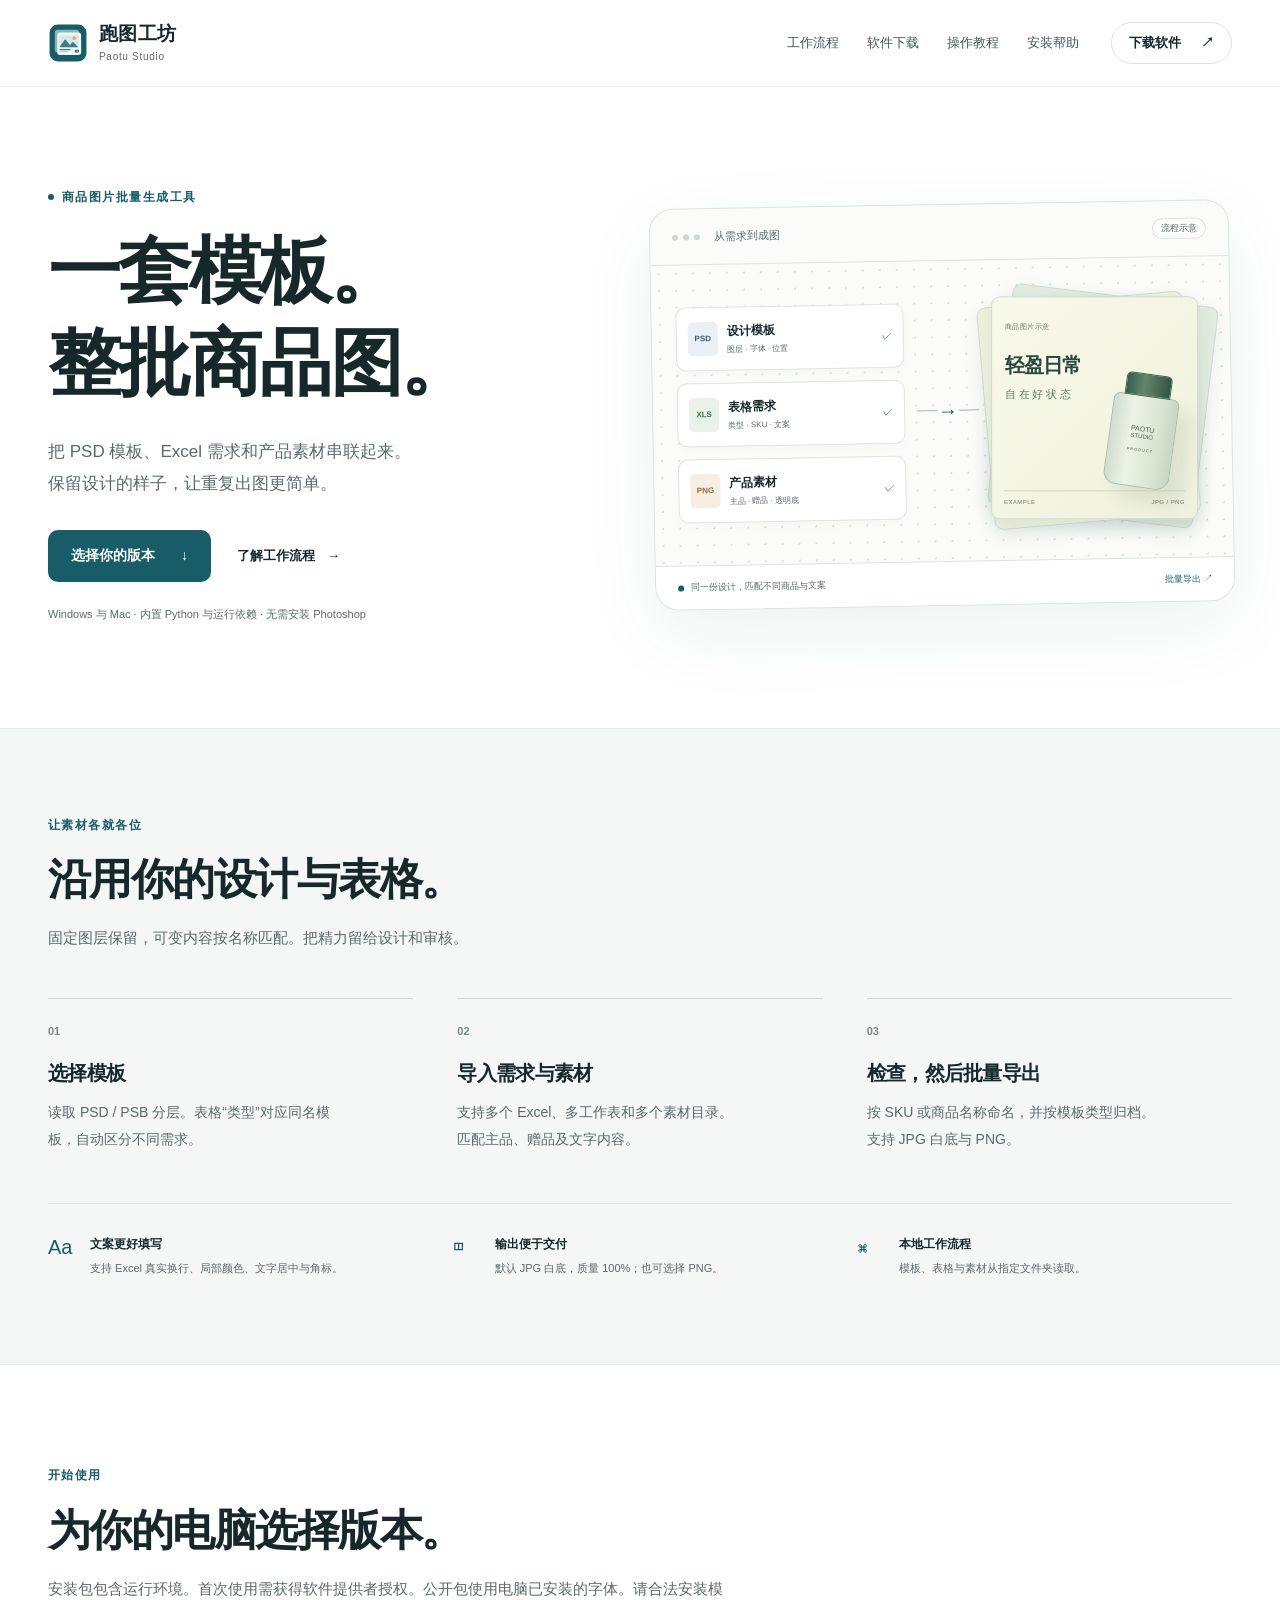
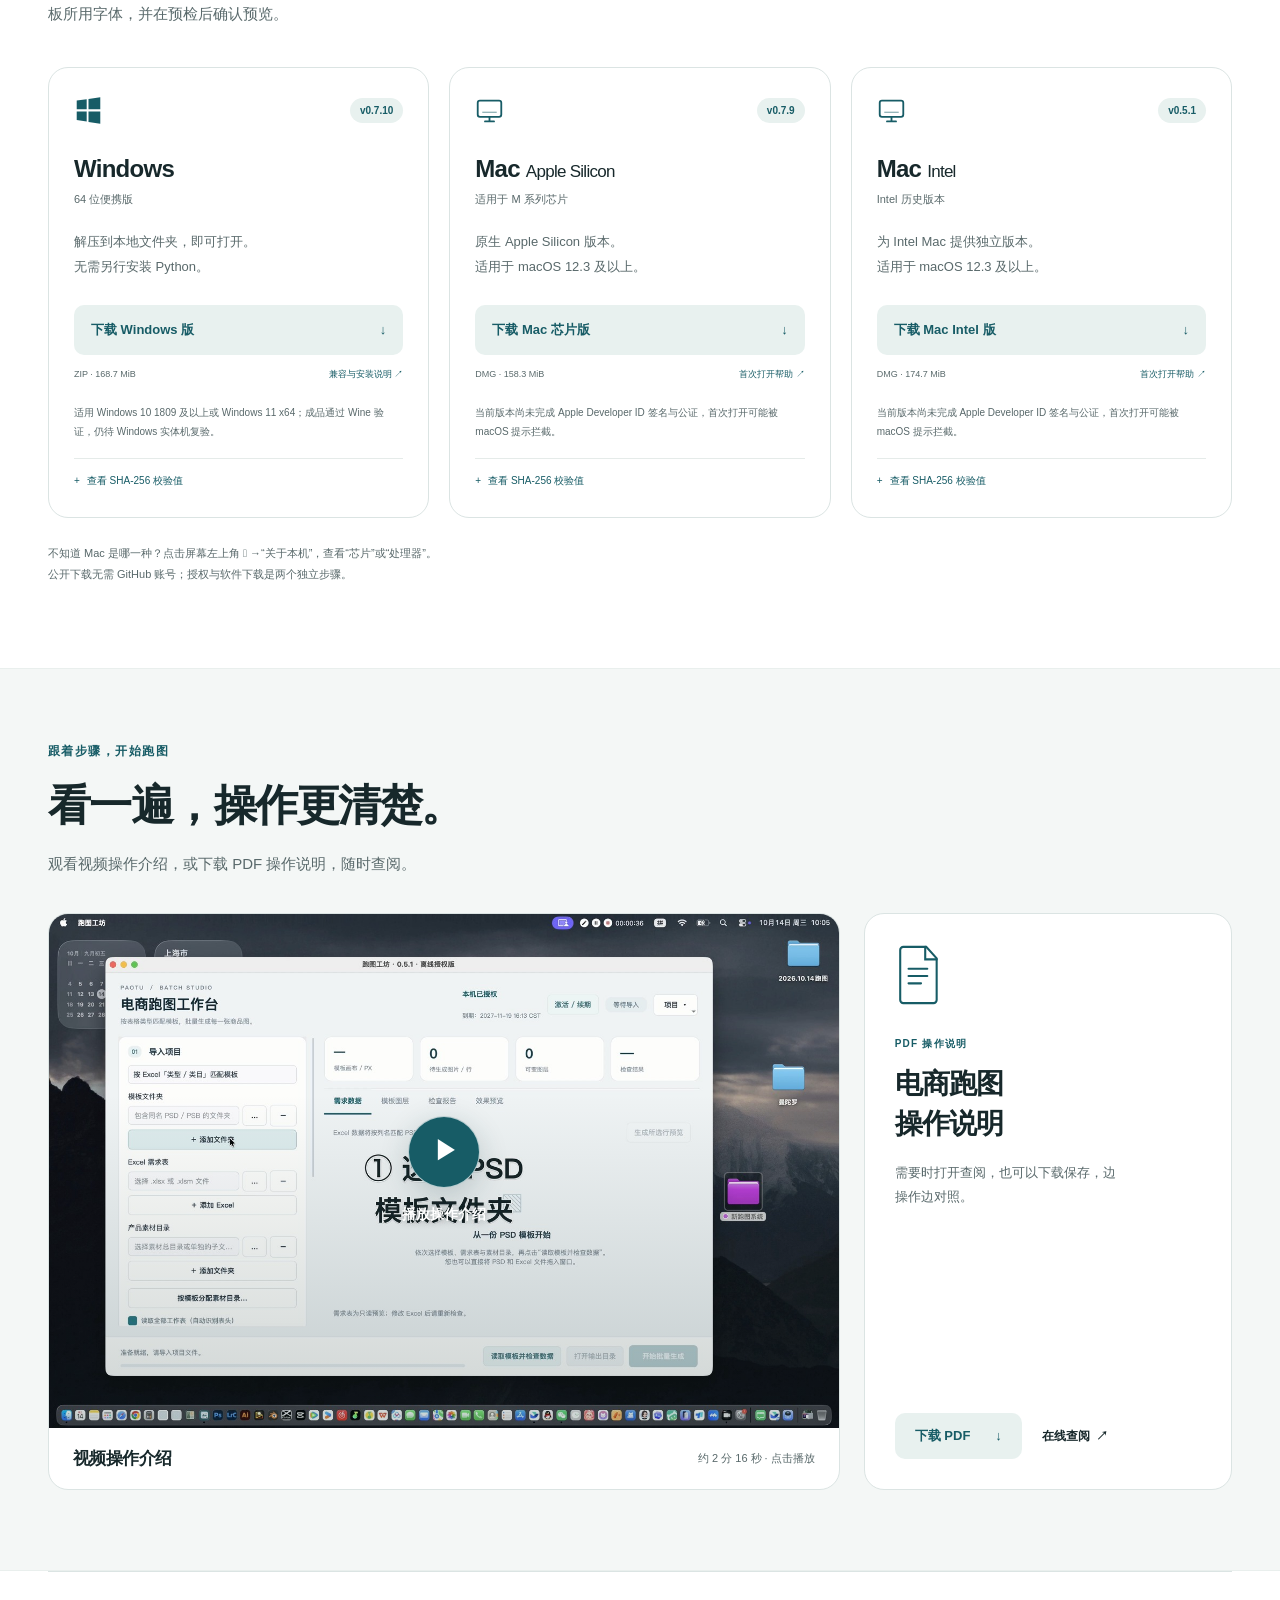
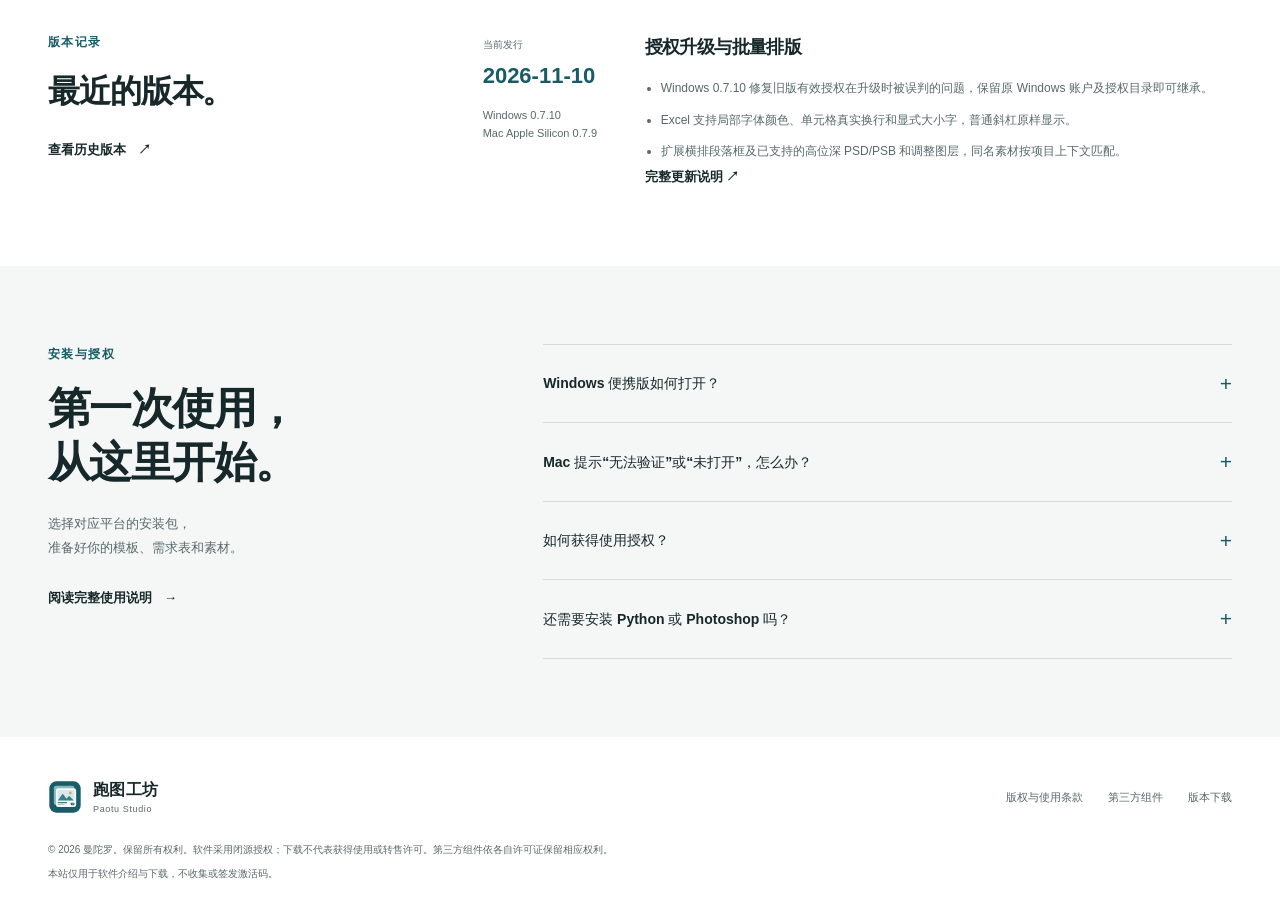
==== commit d36a8c0a: "更新跑图工坊 Mac 与 Windows 公开下载" ====
--- a/index.html
+++ b/index.html
@@ -7,8 +7,8 @@
   <meta name="theme-color" content="#175c66">
   <title>跑图工坊 · Paotu Studio 官方下载</title>
   <link rel="icon" type="image/svg+xml" href="assets/logo.svg">
-  <link rel="stylesheet" href="styles.css?v=20261016-download">
-  <script src="app.js?v=20261016-download" defer></script>
+  <link rel="stylesheet" href="styles.css?v=20261016-download-r2">
+  <script src="app.js?v=20261016-download-r2" defer></script>
 </head>
 <body>
   <a class="skip-link" href="#main">跳转到主要内容</a>
@@ -61,7 +61,7 @@
           <li><span class="step-number">03</span><h3>检查，然后批量导出</h3><p>按 SKU 或商品名称命名，并按模板类型归档。支持 JPG 白底与 PNG。</p></li>
         </ol>
         <div class="detail-strip">
-          <div><span class="detail-symbol" aria-hidden="true">Aa</span><p><strong>文案更好填写</strong><span>“/”代表换行，支持文字居中与角标。</span></p></div>
+          <div><span class="detail-symbol" aria-hidden="true">Aa</span><p><strong>文案更好填写</strong><span>支持 Excel 真实换行、局部颜色、文字居中与角标。</span></p></div>
           <div><span class="detail-symbol" aria-hidden="true">◫</span><p><strong>输出便于交付</strong><span>默认 JPG 白底，质量 100%；也可选择 PNG。</span></p></div>
           <div><span class="detail-symbol" aria-hidden="true">⌘</span><p><strong>本地工作流程</strong><span>模板、表格与素材从指定文件夹读取。</span></p></div>
         </div>
@@ -69,34 +69,34 @@
     </section>
 
     <section class="download-section container" id="downloads" aria-labelledby="download-title">
-      <div class="section-heading"><p class="eyebrow">开始使用</p><h2 id="download-title">为你的电脑选择版本。</h2><p>安装包包含运行环境。软件下载后，需要软件提供者签发的离线授权。</p></div>
+      <div class="section-heading"><p class="eyebrow">开始使用</p><h2 id="download-title">为你的电脑选择版本。</h2><p>安装包包含运行环境。首次使用需获得软件提供者授权。公开包使用电脑已安装的字体。请合法安装模板所用字体，并在预检后确认预览。</p></div>
       <div class="download-grid">
         <article class="download-card" data-platform="windows">
-          <div class="platform-heading"><svg viewBox="0 0 32 32" aria-hidden="true"><path d="M3 5l11-1.5v11H3zm13-1.8L29 1.5v13H16zM3 17h11v11L3 26.5zm13 0h13v13.5L16 28.8z" fill="currentColor"/></svg><span class="version-chip">v<span data-version>0.5.2</span></span></div>
-          <h3>Windows</h3><p class="platform-subtitle">64 位便携测试版</p><p class="platform-description">解压到本地文件夹，即可打开。<br>无需另行安装 Python。</p>
-          <a class="button secondary download-button" data-download target="_blank" rel="noopener" href="https://github.com/zhangyj19841123-star/paotu-studio-downloads/releases/download/v0.5.2/PaotuStudio-windows-x64.zip">下载 Windows 版 <span aria-hidden="true">↓</span></a>
-          <div class="file-meta"><span>ZIP · <span data-size>185.6 MiB</span></span><a href="#windows-help">兼容与安装说明 ↗</a></div>
-          <p class="compatibility-note">面向 Windows 7 SP1 x64 及后续版本。旧系统可能需要系统更新，详见安装说明；两台 Windows 10/11 电脑仍待新版实机复测，请先小批量测试。</p>
-          <details class="checksum"><summary>查看 SHA-256 校验值</summary><code data-sha>df891c04836af4e332aea8cdbcebb123fb2d91fcabb1414441e93e9d92ac3b13</code></details>
+          <div class="platform-heading"><svg viewBox="0 0 32 32" aria-hidden="true"><path d="M3 5l11-1.5v11H3zm13-1.8L29 1.5v13H16zM3 17h11v11L3 26.5zm13 0h13v13.5L16 28.8z" fill="currentColor"/></svg><span class="version-chip">v<span data-version>0.7.10</span></span></div>
+          <h3>Windows</h3><p class="platform-subtitle">64 位便携版</p><p class="platform-description">解压到本地文件夹，即可打开。<br>无需另行安装 Python。</p>
+          <a class="button secondary download-button" data-download target="_blank" rel="noopener" href="https://github.com/zhangyj19841123-star/paotu-studio-downloads/releases/download/v2026.11.10/PaotuStudio-0.7.10-windows-x64-public.zip">下载 Windows 版 <span aria-hidden="true">↓</span></a>
+          <div class="file-meta"><span>ZIP · <span data-size>168.7 MiB</span></span><a href="#windows-help">兼容与安装说明 ↗</a></div>
+          <p class="compatibility-note">适用 Windows 10 1809 及以上或 Windows 11 x64；成品通过 Wine 验证，仍待 Windows 实体机复验。</p>
+          <details class="checksum"><summary>查看 SHA-256 校验值</summary><code data-sha>c04933fd45298908e5a9ba35f2743926725c9c36b8eae834748ab687c542c027</code></details>
         </article>
         <article class="download-card" data-platform="macos_arm64">
-          <div class="platform-heading"><svg viewBox="0 0 32 32" aria-hidden="true"><rect x="3" y="5" width="26" height="18" rx="2.5" fill="none" stroke="currentColor" stroke-width="2"/><path d="M11 28h10M16 23v5" stroke="currentColor" stroke-width="2" stroke-linecap="round"/><path d="M8 18h16" stroke="currentColor" stroke-width="1.5" opacity=".45"/></svg><span class="version-chip">v<span data-version>0.5.1</span></span></div>
+          <div class="platform-heading"><svg viewBox="0 0 32 32" aria-hidden="true"><rect x="3" y="5" width="26" height="18" rx="2.5" fill="none" stroke="currentColor" stroke-width="2"/><path d="M11 28h10M16 23v5" stroke="currentColor" stroke-width="2" stroke-linecap="round"/><path d="M8 18h16" stroke="currentColor" stroke-width="1.5" opacity=".45"/></svg><span class="version-chip">v<span data-version>0.7.9</span></span></div>
           <h3>Mac <span>Apple Silicon</span></h3><p class="platform-subtitle">适用于 M 系列芯片</p><p class="platform-description">原生 Apple Silicon 版本。<br>适用于 macOS 12.3 及以上。</p>
-          <a class="button secondary download-button" data-download target="_blank" rel="noopener" href="https://github.com/zhangyj19841123-star/paotu-studio-downloads/releases/download/v0.5.2/PaotuStudio-macos-arm64.dmg">下载 Mac 芯片版 <span aria-hidden="true">↓</span></a>
-          <div class="file-meta"><span>DMG · <span data-size>157.1 MiB</span></span><a href="#mac-help">首次打开帮助 ↗</a></div>
+          <a class="button secondary download-button" data-download target="_blank" rel="noopener" href="https://github.com/zhangyj19841123-star/paotu-studio-downloads/releases/download/v2026.11.10/PaotuStudio-0.7.9-macos-arm64-public.dmg">下载 Mac 芯片版 <span aria-hidden="true">↓</span></a>
+          <div class="file-meta"><span>DMG · <span data-size>158.3 MiB</span></span><a href="#mac-help">首次打开帮助 ↗</a></div>
           <p class="compatibility-note">当前版本尚未完成 Apple Developer ID 签名与公证，首次打开可能被 macOS 提示拦截。</p>
-          <details class="checksum"><summary>查看 SHA-256 校验值</summary><code data-sha>98dab13b4ad98ccdfccb93076f0632f577aafa2bddb7ece711cf742774a938e1</code></details>
+          <details class="checksum"><summary>查看 SHA-256 校验值</summary><code data-sha>2d7c0a6d8548a596298060e88aac7a75be0ef7ac07e7f1df5753ac8c0d2f8d30</code></details>
         </article>
         <article class="download-card" data-platform="macos_x86_64">
           <div class="platform-heading"><svg viewBox="0 0 32 32" aria-hidden="true"><rect x="3" y="5" width="26" height="18" rx="2.5" fill="none" stroke="currentColor" stroke-width="2"/><path d="M11 28h10M16 23v5" stroke="currentColor" stroke-width="2" stroke-linecap="round"/><path d="M8 18h16" stroke="currentColor" stroke-width="1.5" opacity=".45"/></svg><span class="version-chip">v<span data-version>0.5.1</span></span></div>
-          <h3>Mac <span>Intel</span></h3><p class="platform-subtitle">适用于 Intel 处理器</p><p class="platform-description">为 Intel Mac 提供独立版本。<br>适用于 macOS 12.3 及以上。</p>
+          <h3>Mac <span>Intel</span></h3><p class="platform-subtitle">Intel 历史版本</p><p class="platform-description">为 Intel Mac 提供独立版本。<br>适用于 macOS 12.3 及以上。</p>
           <a class="button secondary download-button" data-download target="_blank" rel="noopener" href="https://github.com/zhangyj19841123-star/paotu-studio-downloads/releases/download/v0.5.2/PaotuStudio-macos-x86_64.dmg">下载 Mac Intel 版 <span aria-hidden="true">↓</span></a>
           <div class="file-meta"><span>DMG · <span data-size>174.7 MiB</span></span><a href="#mac-help">首次打开帮助 ↗</a></div>
           <p class="compatibility-note">当前版本尚未完成 Apple Developer ID 签名与公证，首次打开可能被 macOS 提示拦截。</p>
           <details class="checksum"><summary>查看 SHA-256 校验值</summary><code data-sha>814317f81bc9205e07f8c908c1bc382d50ba368b487cdbfbcc2468a6f89ee51b</code></details>
         </article>
       </div>
-      <div class="download-feedback" id="download-feedback" role="status" aria-live="polite" aria-atomic="true" hidden><span id="download-message"></span> <a href="https://github.com/zhangyj19841123-star/paotu-studio-downloads/releases/tag/v0.5.2" target="_blank" rel="noopener">打开版本下载页 ↗</a></div>
+      <div class="download-feedback" id="download-feedback" role="status" aria-live="polite" aria-atomic="true" hidden><span id="download-message"></span> <a href="https://github.com/zhangyj19841123-star/paotu-studio-downloads/releases/tag/v2026.11.10" target="_blank" rel="noopener">打开版本下载页 ↗</a></div>
       <p class="download-note">不知道 Mac 是哪一种？点击屏幕左上角  →“关于本机”，查看“芯片”或“处理器”。<br>公开下载无需 GitHub 账号；授权与软件下载是两个独立步骤。</p>
     </section>
 
@@ -127,13 +127,13 @@
 
     <section class="release-section container" aria-labelledby="release-title">
       <div class="release-heading"><p class="eyebrow">版本记录</p><h2 id="release-title">最近的版本。</h2><a class="text-link" href="https://github.com/zhangyj19841123-star/paotu-studio-downloads/releases">查看历史版本 <span aria-hidden="true">↗</span></a></div>
-      <div class="release-content"><div class="release-tag">当前下载目录 <strong>v0.5.2</strong><span>Windows 0.5.2<br>macOS 0.5.1</span></div><div><h3>离线授权与批量工作流程</h3><ul><li>Windows 0.5.2：新增中文启动预检和本地诊断，保留离线授权与便携分发方式。</li><li>多 Excel、多工作表、类型匹配模板与素材目录，支持按 SKU 命名输出。</li><li>文案支持“/”换行、居中排列与角标；默认导出 JPG 白底、质量 100%。</li></ul><p class="release-clarification">三个平台的包版本分别标注。Mac 当前有效安装包为 0.5.1。</p><a class="text-link" href="CHANGELOG.html">完整更新说明 <span aria-hidden="true">→</span></a></div></div>
+      <div class="release-content"><div class="release-tag">当前发行 <strong>2026-11-10</strong><span>Windows 0.7.10<br>Mac Apple Silicon 0.7.9</span></div><div><h3>授权升级与批量排版</h3><ul><li>Windows 0.7.10 修复旧版有效授权在升级时被误判的问题，保留原 Windows 账户及授权目录即可继承。</li><li>Excel 支持局部字体颜色、单元格真实换行和显式大小字，普通斜杠原样显示。</li><li>扩展横排段落框及已支持的高位深 PSD/PSB 和调整图层，同名素材按项目上下文匹配。</li></ul><a class="text-link" href="CHANGELOG.html">完整更新说明 ↗</a></div></div>
     </section>
 
     <section class="help-section" id="help" aria-labelledby="help-title"><div class="container help-layout"><div class="help-intro"><p class="eyebrow">安装与授权</p><h2 id="help-title">第一次使用，<br>从这里开始。</h2><p>选择对应平台的安装包，<br>准备好你的模板、需求表和素材。</p><a class="text-link" href="INSTALL.html">阅读完整使用说明 <span aria-hidden="true">→</span></a></div><div class="help-questions">
-      <details id="windows-help"><summary>Windows 便携版如何打开？<span aria-hidden="true">+</span></summary><div><p>下载 ZIP 后先完整解压，再双击根目录的“跑图工坊.exe”。请保留整个文件夹，不要只复制 EXE，也不要直接在压缩包内运行。如仍有运行库错误，请用旁边的“运行环境诊断.exe”生成说明，私下发给软件提供者；无需自行安装 Python。</p><p>目标系统为 Windows 7 SP1 x64 及后续 64 位版本。Windows 7 需要支持 AddDllDirectory 的系统更新（KB2533623 或后续替代更新）；不包含 32 位版本。当前程序未完成 Windows 数字签名，系统可能显示发布者提示。请核对下载来源与校验值后再决定是否运行。各系统仍需实际测试。</p></div></details>
+      <details id="windows-help"><summary>Windows 便携版如何打开？<span aria-hidden="true">+</span></summary><div><p>下载 ZIP 后先完整解压，再双击根目录的“跑图工坊.exe”。请保留整个文件夹，不要只复制 EXE，也不要直接在压缩包内运行。如仍有运行库错误，请用旁边的“运行环境诊断.exe”生成说明，私下发给软件提供者；无需自行安装 Python。</p><p>目标系统为 Windows 10 1809 及以上或 Windows 11 x64。当前程序未完成 Windows 数字签名，系统可能显示发布者提示。请核对下载来源与校验值后再决定是否运行。各系统仍需实际测试。</p></div></details>
       <details id="mac-help"><summary>Mac 提示“无法验证”或“未打开”，怎么办？<span aria-hidden="true">+</span></summary><div><p>打开 DMG，将“跑图工坊”拖到“应用程序”，再从“应用程序”打开。首次使用可能遇到 Apple 无法验证的提示，这是当前版本尚未完成 Developer ID 签名和公证所致。</p><p>确认来自本下载页后，前往“系统设置 → 隐私与安全性”，在该应用的拦截提示旁选择“仍要打开”，再确认打开。较旧系统的名称可能为“系统偏好设置 → 安全性与隐私”。按钮通常在尝试打开后显示，受管理的电脑可能需要管理员处理。仅允许该应用，不要关闭系统的全局安全保护。</p></div></details>
-      <details><summary>如何获得离线授权？<span aria-hidden="true">+</span></summary><div><p>打开软件的授权窗口，复制本机申请码，发给软件提供者。收到对应激活码后粘贴，点击“激活 / 续期”。也可按窗口说明使用申请文件和授权文件。</p><p>授权与当前电脑及安装状态绑定，并有有效期。激活码与申请码不同；换机或到期时请联系软件提供者。本站不生成授权码，也不提供授权管理。</p></div></details>
+      <details><summary>如何获得使用授权？<span aria-hidden="true">+</span></summary><div><p>打开软件的授权窗口，复制本机申请码，发给软件提供者。收到对应激活码后粘贴，点击“激活 / 续期”。也可按窗口说明使用申请文件和授权文件。</p><p>授权与当前电脑及安装状态绑定，并有有效期。激活码与申请码不同；换机或到期时请联系软件提供者。首次激活和定期授权检查需要联网。Windows 用户从已激活版本升级时，使用原 Windows 账户并保留原授权资料，软件会尝试自动继承仍有效的授权。本站不生成授权码，也不提供授权管理。</p></div></details>
       <details><summary>还需要安装 Python 或 Photoshop 吗？<span aria-hidden="true">+</span></summary><div><p>不需要。下载包已包含 Python 与运行依赖，软件直接读取 PSD / PSB。将需求表、模板与产品素材准备在本地或已连接的素材硬盘中，再在软件中选择对应路径。</p><p>文字样式来自模板。若目标电脑缺少模板使用的字体，可能需要安装你有合法使用权的对应字体，并检查实际出图效果。</p></div></details>
     </div></div></section>
   </main>
